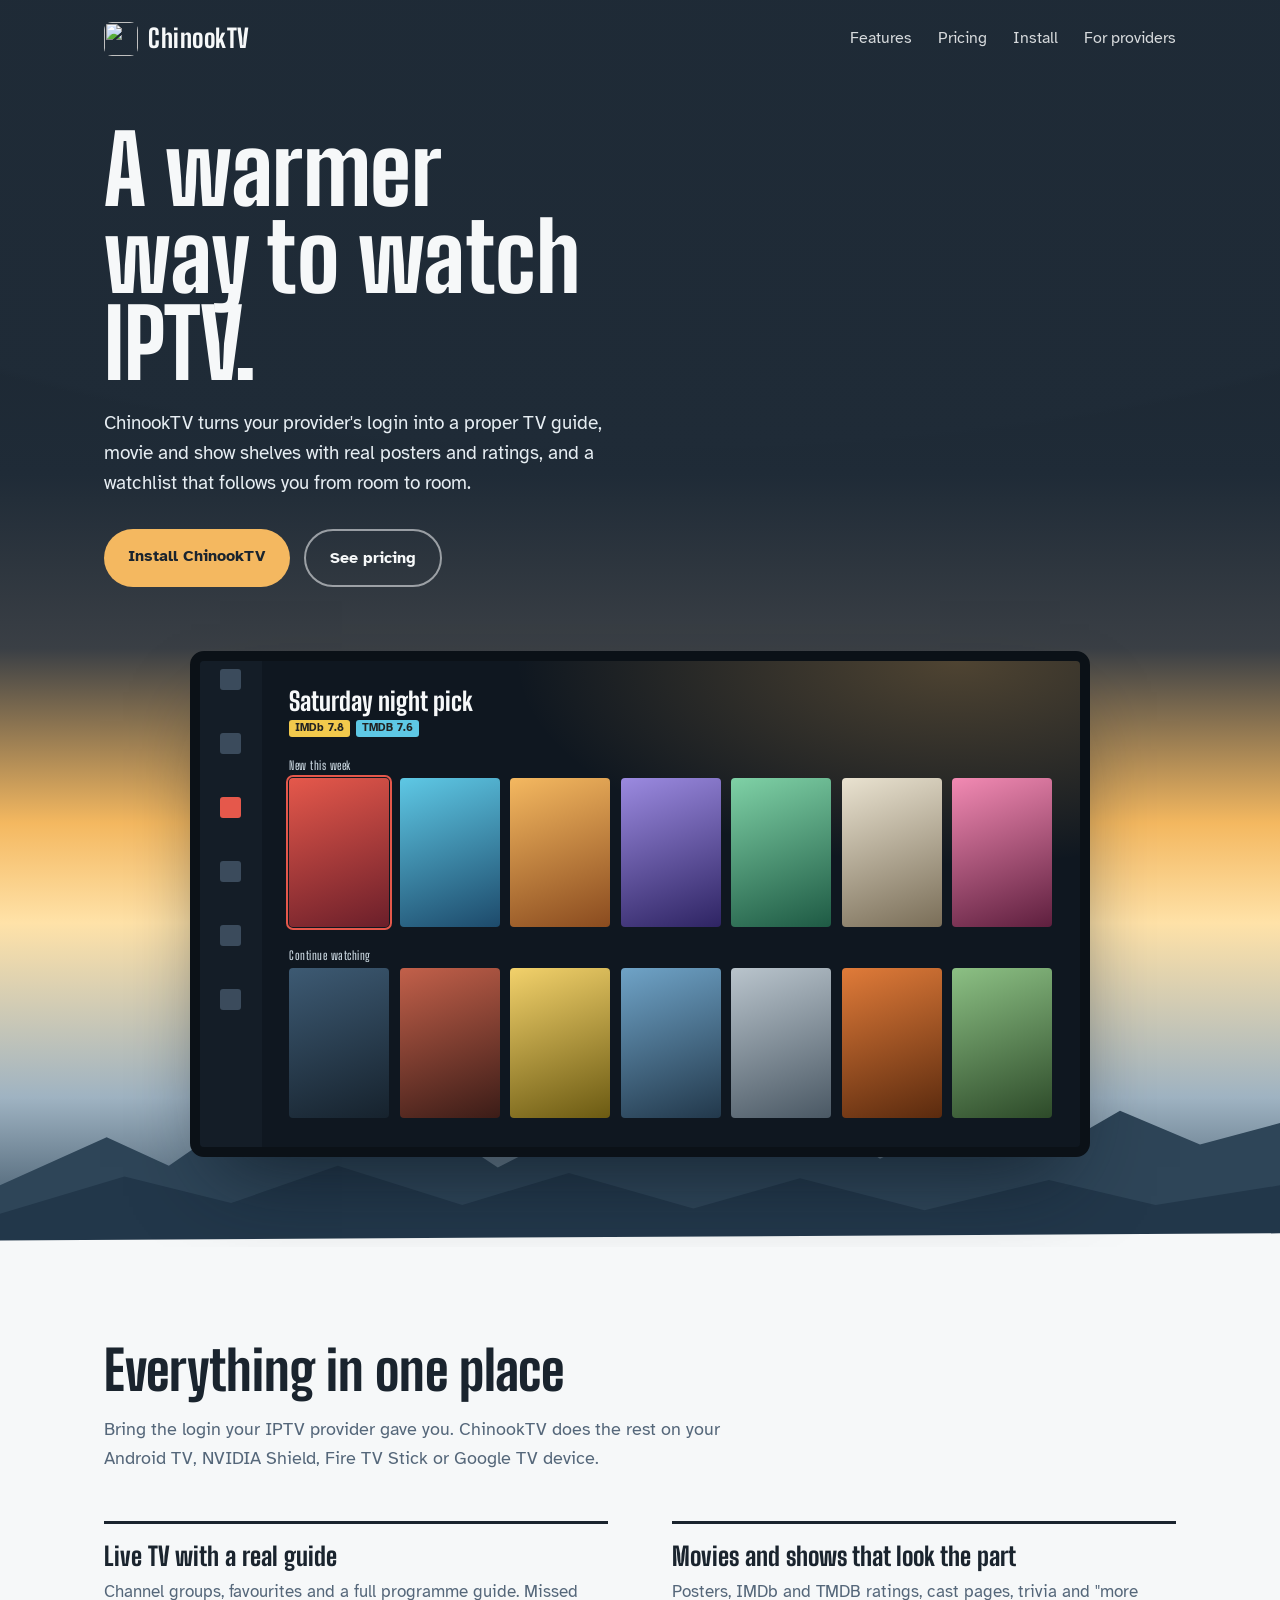
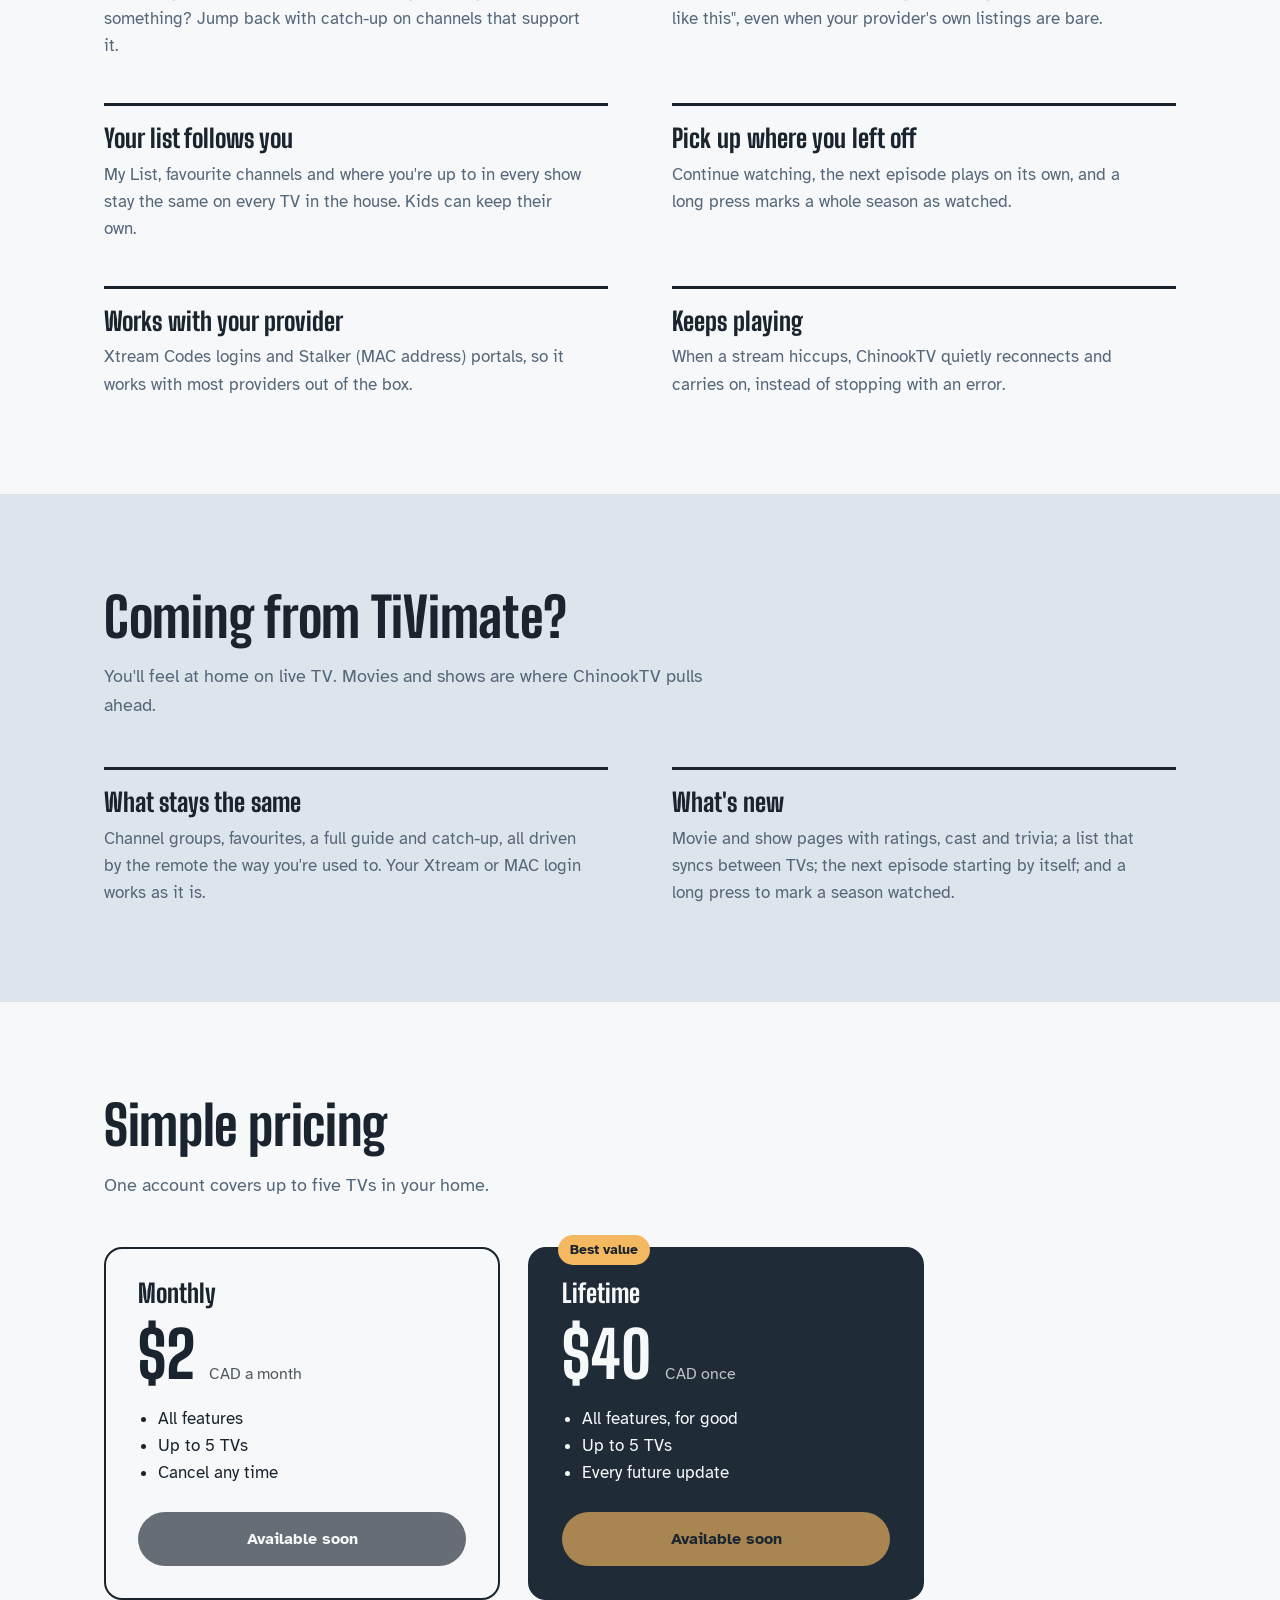
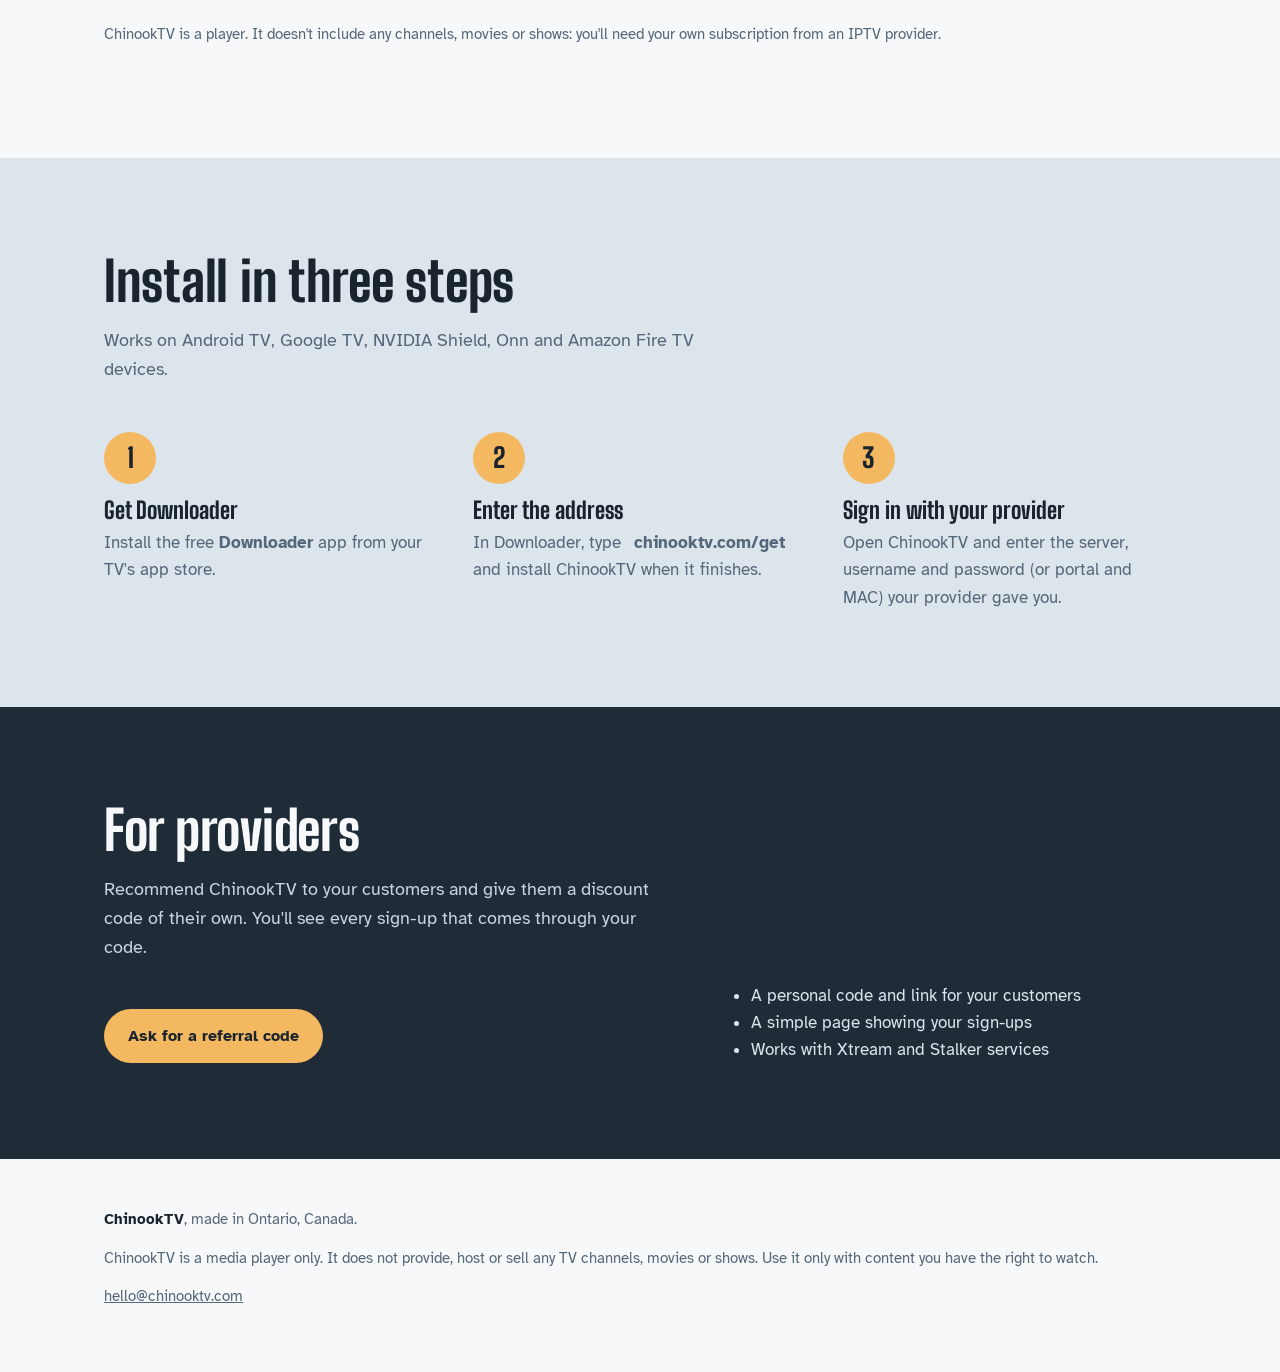
==== website/public/index.html @ 66211f53 "ChinookTV website: landing page and Cloudflare deploy Co-Authored-By: Claude Opus 5.5 <noreply@anthr" ====
<!DOCTYPE html>
<html lang="en">
<head>
<meta charset="utf-8">
<meta name="viewport" content="width=device-width, initial-scale=1">
<title>ChinookTV: the IPTV player for Android TV and Fire TV</title>
<meta name="description" content="ChinookTV turns your IPTV login into a TV guide, movie and show shelves, and a watchlist that follows you between TVs. Made in Canada.">
<link rel="icon" href="/icon.png">
<link rel="preconnect" href="https://fonts.googleapis.com"><link rel="preconnect" href="https://fonts.gstatic.com" crossorigin>
<link href="https://fonts.googleapis.com/css2?family=Big+Shoulders+Display:wght@600;800&family=Atkinson+Hyperlegible:ital,wght@0,400;0,700;1,400&display=swap" rel="stylesheet">
<style>
  :root{
    --cloud:#1F2B37;      /* the cloud deck */
    --ridge:#2E4558;      /* Rockies at dusk */
    --arch:#F4B860;       /* the warm band of clear sky */
    --arch-hi:#FFE2A8;
    --snow:#F6F8F9;
    --frost:#DCE5EB;
    --ink:#1A242E;
    --muted:#55677A;
    --ember:#E5584B;      /* the play button in the logo */
    --display:"Big Shoulders Display", "Arial Narrow", sans-serif;
    --body:"Atkinson Hyperlegible", system-ui, sans-serif;
  }
  *{box-sizing:border-box}
  html{scroll-behavior:smooth}
  @media (prefers-reduced-motion:reduce){html{scroll-behavior:auto}*{animation:none!important;transition:none!important}}
  body{margin:0;background:var(--snow);color:var(--ink);font:400 1.0625rem/1.6 var(--body)}
  a{color:inherit}
  :focus-visible{outline:3px solid var(--arch);outline-offset:3px;border-radius:4px}
  .wrap{max-width:1120px;margin:0 auto;padding:0 24px}

  /* ---------- hero: the chinook arch ---------- */
  .sky{position:relative;overflow:hidden;color:var(--snow);
       background:linear-gradient(180deg,#18222C 0%,var(--cloud) 38%,#3A3F45 52%,var(--arch) 66%,var(--arch-hi) 74%,#9FB3C2 88%,var(--ridge) 100%)}
  /* the hard lower edge of the cloud deck is what makes an arch an arch */
  .sky::before{content:"";position:absolute;inset:0 0 auto 0;height:58%;
       background:radial-gradient(140% 100% at 50% 0%,var(--cloud) 62%,transparent 63%);opacity:.92}
  nav{position:relative;z-index:2;display:flex;align-items:center;justify-content:space-between;padding:22px 0}
  .brand{display:flex;align-items:center;gap:10px;text-decoration:none;font:800 1.6rem/1 var(--display);letter-spacing:.02em}
  .brand img{width:34px;height:34px;border-radius:8px}
  nav ul{display:flex;gap:26px;list-style:none;margin:0;padding:0;font-size:.98rem}
  nav ul a{text-decoration:none;opacity:.85}
  nav ul a:hover{opacity:1;text-decoration:underline;text-underline-offset:4px}
  .hero{position:relative;z-index:2;padding:48px 0 0}
  .hero h1{font:800 clamp(3rem,7.4vw,6.2rem)/.92 var(--display);margin:0;max-width:11ch;letter-spacing:-.005em}
  .hero p{max-width:34rem;font-size:1.2rem;line-height:1.55;margin:22px 0 30px;color:#E6EDF2}
  .ctas{display:flex;flex-wrap:wrap;gap:14px}
  .btn{display:inline-block;padding:14px 24px;border-radius:999px;font-weight:700;text-decoration:none;font-size:1.02rem}
  .btn-warm{background:var(--arch);color:var(--ink)}
  .btn-warm:hover{background:var(--arch-hi)}
  .btn-line{border:2px solid rgba(246,248,249,.55);color:var(--snow)}
  .btn-line:hover{border-color:var(--snow)}

  /* the TV sits in the clear band of sky, in front of the mountains */
  .stage{position:relative;z-index:2;margin:64px auto 0;max-width:900px}
  .tv{position:relative;aspect-ratio:16/9;border-radius:14px;background:#0F1720;border:10px solid #0B1117;
      box-shadow:0 40px 80px -30px rgba(10,20,30,.7);overflow:hidden;display:grid;grid-template-columns:7% 1fr}
  .tv .rail{background:#141D27;display:flex;flex-direction:column;align-items:center;gap:9%;padding-top:14%}
  .tv .rail i{display:block;width:34%;aspect-ratio:1;border-radius:3px;background:#3B4B5C}
  .tv .rail i.on{background:var(--ember)}
  .tv .screen{padding:3.4% 3.4% 0;display:grid;grid-template-rows:auto auto 1fr;gap:5%;
      background:radial-gradient(90% 70% at 85% 0%,rgba(244,184,96,.28),transparent 60%)}
  .tv .title{font:800 clamp(.9rem,2.5vw,1.6rem)/1 var(--display);color:var(--snow)}
  .tv .meta{display:flex;gap:6px;margin-top:6px}
  .tv .meta b{font:700 clamp(.45rem,1vw,.66rem)/1 var(--body);padding:3px 6px;border-radius:3px;background:#F2C94C;color:#222}
  .tv .meta b+b{background:#5EC8E5}
  .tv .row h4{margin:0 0 6px;font:600 clamp(.5rem,1.1vw,.75rem)/1 var(--display);color:#C9D6DF;letter-spacing:.04em}
  .tv .posters{display:grid;grid-template-columns:repeat(7,1fr);gap:1.4%}
  .tv .posters span{aspect-ratio:2/3;border-radius:4px}
  .tv .posters span:first-child{outline:2px solid var(--ember);outline-offset:1px}
  .ridge{position:absolute;left:0;right:0;bottom:-1px;z-index:1;width:100%;height:auto;display:block}
  .hero-foot{position:relative;z-index:2;height:90px}

  /* ---------- sections ---------- */
  section{padding:96px 0}
  h2{font:800 clamp(2.2rem,4.6vw,3.4rem)/1 var(--display);margin:0 0 18px;letter-spacing:-.005em}
  .lede{max-width:40rem;color:var(--muted);font-size:1.12rem;margin:0 0 48px}

  .features{display:grid;grid-template-columns:repeat(2,minmax(0,1fr));gap:44px 64px}
  .feature{border-top:3px solid var(--ink);padding-top:18px}
  .feature h3{font:800 1.6rem/1.1 var(--display);margin:0 0 8px}
  .feature p{margin:0;color:var(--muted);max-width:30rem}

  .compare{background:var(--frost)}
  table{width:100%;border-collapse:collapse;font-size:1.02rem;background:var(--snow);border-radius:12px;overflow:hidden}
  th,td{text-align:left;padding:15px 20px;border-bottom:1px solid var(--frost)}
  thead th{font:800 1.25rem/1 var(--display);background:var(--cloud);color:var(--snow)}
  td:nth-child(2),td:nth-child(3),th:nth-child(2),th:nth-child(3){text-align:center;width:22%}
  .yes{color:#1E7A4F;font-weight:700}.no{color:#9AA8B5}

  .prices{display:grid;grid-template-columns:repeat(2,minmax(0,1fr));gap:28px;max-width:820px}
  .price{border:2px solid var(--ink);border-radius:18px;padding:32px}
  .price.best{background:var(--cloud);color:var(--snow);border-color:var(--cloud);position:relative}
  .price.best .tag{position:absolute;top:-14px;left:28px;background:var(--arch);color:var(--ink);font-weight:700;font-size:.85rem;padding:4px 12px;border-radius:999px}
  .price h3{margin:0;font:800 1.6rem/1 var(--display)}
  .amount{font:800 4rem/1 var(--display);margin:16px 0 4px}
  .amount small{font:400 1rem var(--body);opacity:.75}
  .price ul{padding-left:20px;margin:18px 0 26px}
  .price .btn{width:100%;text-align:center}
  .price .btn[aria-disabled]{cursor:not-allowed;opacity:.65}
  .price:not(.best) .btn{background:var(--ink);color:var(--snow)}
  .note{color:var(--muted);font-size:.95rem;margin-top:22px}

  .steps{list-style:none;counter-reset:s;margin:0;padding:0;display:grid;grid-template-columns:repeat(3,minmax(0,1fr));gap:36px}
  .steps li{counter-increment:s}
  .steps li::before{content:counter(s);display:grid;place-items:center;width:52px;height:52px;border-radius:50%;
      background:var(--arch);font:800 1.7rem/1 var(--display);margin-bottom:14px}
  .steps h3{font:800 1.45rem/1.1 var(--display);margin:0 0 6px}
  .steps p{margin:0;color:var(--muted)}
  code{font:700 1.05rem var(--body);background:var(--frost);padding:2px 8px;border-radius:6px}

  .providers{background:var(--cloud);color:var(--snow)}
  .providers .lede{color:#C9D6DF}
  .providers .split{display:grid;grid-template-columns:1.3fr 1fr;gap:48px;align-items:end}
  .providers ul{margin:0;padding-left:20px;color:#DCE5EB}

  footer{padding:48px 0 64px;color:var(--muted);font-size:.95rem}
  footer .wrap{display:grid;gap:14px}
  footer strong{color:var(--ink)}

  @media (max-width:820px){
    nav ul{display:none}
    .features,.prices,.steps,.providers .split{grid-template-columns:1fr}
    section{padding:72px 0}
    th,td{padding:12px 12px}
  }
</style>
</head>
<body>

<header class="sky">
  <div class="wrap">
    <nav aria-label="Main">
      <a class="brand" href="/"><img src="/icon.png" alt="">ChinookTV</a>
      <ul>
        <li><a href="#features">Features</a></li>
        <li><a href="#pricing">Pricing</a></li>
        <li><a href="#install">Install</a></li>
        <li><a href="#providers">For providers</a></li>
      </ul>
    </nav>
    <div class="hero">
      <h1>A warmer way to watch IPTV.</h1>
      <p>ChinookTV turns your provider's login into a proper TV guide, movie and show shelves with real posters and ratings, and a watchlist that follows you from room to room.</p>
      <div class="ctas">
        <a class="btn btn-warm" href="#install">Install ChinookTV</a>
        <a class="btn btn-line" href="#pricing">See pricing</a>
      </div>
    </div>
    <div class="stage" aria-hidden="true">
      <div class="tv">
        <div class="rail"><i></i><i></i><i class="on"></i><i></i><i></i><i></i></div>
        <div class="screen">
          <div>
            <div class="title">Saturday night pick</div>
            <div class="meta"><b>IMDb 7.8</b><b>TMDB 7.6</b></div>
          </div>
          <div class="row">
            <h4>New this week</h4>
            <div class="posters">
              <span style="background:linear-gradient(160deg,#E5584B,#6B1F2A)"></span>
              <span style="background:linear-gradient(160deg,#5EC8E5,#1D4A6B)"></span>
              <span style="background:linear-gradient(160deg,#F4B860,#8A4B1F)"></span>
              <span style="background:linear-gradient(160deg,#9B8AE0,#2E2463)"></span>
              <span style="background:linear-gradient(160deg,#7FD1A6,#1E5A44)"></span>
              <span style="background:linear-gradient(160deg,#E9E2D0,#7A6E58)"></span>
              <span style="background:linear-gradient(160deg,#F28AB3,#5E1F3E)"></span>
            </div>
          </div>
          <div class="row">
            <h4>Continue watching</h4>
            <div class="posters">
              <span style="background:linear-gradient(160deg,#3D5A73,#16222D);outline:none"></span>
              <span style="background:linear-gradient(160deg,#C2604A,#3B1C17)"></span>
              <span style="background:linear-gradient(160deg,#F2D16B,#6B5A12)"></span>
              <span style="background:linear-gradient(160deg,#6FA3C7,#22384B)"></span>
              <span style="background:linear-gradient(160deg,#B9C4CC,#4A5864)"></span>
              <span style="background:linear-gradient(160deg,#E07B39,#5A2A0E)"></span>
              <span style="background:linear-gradient(160deg,#8CC084,#2D4A29)"></span>
            </div>
          </div>
        </div>
      </div>
    </div>
  </div>
  <svg class="ridge" viewBox="0 0 1440 220" preserveAspectRatio="none" aria-hidden="true">
    <path fill="#2E4558" d="M0 150 L120 96 L190 128 L300 52 L380 112 L470 70 L560 130 L650 84 L720 34 L800 98 L900 60 L990 120 L1080 76 L1170 118 L1260 66 L1350 104 L1440 80 L1440 220 L0 220Z"/>
    <path fill="#22374A" d="M0 182 L140 140 L260 170 L380 128 L520 172 L640 136 L780 176 L900 142 L1040 178 L1180 144 L1300 172 L1440 150 L1440 220 L0 220Z"/>
    <path fill="#F6F8F9" d="M0 212 L1440 204 L1440 220 L0 220Z"/>
  </svg>
  <div class="hero-foot"></div>
</header>

<main>
  <section id="features">
    <div class="wrap">
      <h2>Everything in one place</h2>
      <p class="lede">Bring the login your IPTV provider gave you. ChinookTV does the rest on your Android TV, NVIDIA Shield, Fire TV Stick or Google TV device.</p>
      <div class="features">
        <div class="feature">
          <h3>Live TV with a real guide</h3>
          <p>Channel groups, favourites and a full programme guide. Missed something? Jump back with catch-up on channels that support it.</p>
        </div>
        <div class="feature">
          <h3>Movies and shows that look the part</h3>
          <p>Posters, IMDb and TMDB ratings, cast pages, trivia and "more like this", even when your provider's own listings are bare.</p>
        </div>
        <div class="feature">
          <h3>Your list follows you</h3>
          <p>My List, favourite channels and where you're up to in every show stay the same on every TV in the house. Kids can keep their own.</p>
        </div>
        <div class="feature">
          <h3>Pick up where you left off</h3>
          <p>Continue watching, the next episode plays on its own, and a long press marks a whole season as watched.</p>
        </div>
        <div class="feature">
          <h3>Works with your provider</h3>
          <p>Xtream Codes logins and Stalker (MAC address) portals, so it works with most providers out of the box.</p>
        </div>
        <div class="feature">
          <h3>Keeps playing</h3>
          <p>When a stream hiccups, ChinookTV quietly reconnects and carries on, instead of stopping with an error.</p>
        </div>
      </div>
    </div>
  </section>

  <section class="compare">
    <div class="wrap">
      <h2>Coming from TiVimate?</h2>
      <p class="lede">You'll feel at home on live TV. Movies and shows are where ChinookTV pulls ahead.</p>
      <div class="features">
        <div class="feature"><h3>What stays the same</h3><p>Channel groups, favourites, a full guide and catch-up, all driven by the remote the way you're used to. Your Xtream or MAC login works as it is.</p></div>
        <div class="feature"><h3>What's new</h3><p>Movie and show pages with ratings, cast and trivia; a list that syncs between TVs; the next episode starting by itself; and a long press to mark a season watched.</p></div>
      </div>
    </div>
  </section>

  <section id="pricing">
    <div class="wrap">
      <h2>Simple pricing</h2>
      <p class="lede">One account covers up to five TVs in your home.</p>
      <div class="prices">
        <div class="price">
          <h3>Monthly</h3>
          <div class="amount">$2 <small>CAD a month</small></div>
          <ul><li>All features</li><li>Up to 5 TVs</li><li>Cancel any time</li></ul>
          <a class="btn" aria-disabled="true">Available soon</a>
        </div>
        <div class="price best">
          <span class="tag">Best value</span>
          <h3>Lifetime</h3>
          <div class="amount">$40 <small>CAD once</small></div>
          <ul><li>All features, for good</li><li>Up to 5 TVs</li><li>Every future update</li></ul>
          <a class="btn btn-warm" aria-disabled="true">Available soon</a>
        </div>
      </div>
      <p class="note">ChinookTV is a player. It doesn't include any channels, movies or shows: you'll need your own subscription from an IPTV provider.</p>
    </div>
  </section>

  <section id="install" class="compare">
    <div class="wrap">
      <h2>Install in three steps</h2>
      <p class="lede">Works on Android TV, Google TV, NVIDIA Shield, Onn and Amazon Fire TV devices.</p>
      <ol class="steps">
        <li><h3>Get Downloader</h3><p>Install the free <strong>Downloader</strong> app from your TV's app store.</p></li>
        <li><h3>Enter the address</h3><p>In Downloader, type <code>chinooktv.com/get</code> and install ChinookTV when it finishes.</p></li>
        <li><h3>Sign in with your provider</h3><p>Open ChinookTV and enter the server, username and password (or portal and MAC) your provider gave you.</p></li>
      </ol>
    </div>
  </section>

  <section id="providers" class="providers">
    <div class="wrap split-wrap">
      <div class="split">
        <div>
          <h2>For providers</h2>
          <p class="lede">Recommend ChinookTV to your customers and give them a discount code of their own. You'll see every sign-up that comes through your code.</p>
          <a class="btn btn-warm" href="mailto:hello@chinooktv.com?subject=Provider%20referral%20code">Ask for a referral code</a>
        </div>
        <ul>
          <li>A personal code and link for your customers</li>
          <li>A simple page showing your sign-ups</li>
          <li>Works with Xtream and Stalker services</li>
        </ul>
      </div>
    </div>
  </section>
</main>

<footer>
  <div class="wrap">
    <div><strong>ChinookTV</strong>, made in Ontario, Canada.</div>
    <div>ChinookTV is a media player only. It does not provide, host or sell any TV channels, movies or shows. Use it only with content you have the right to watch.</div>
    <div><a href="mailto:hello@chinooktv.com">hello@chinooktv.com</a></div>
  </div>
</footer>
</body>
</html>
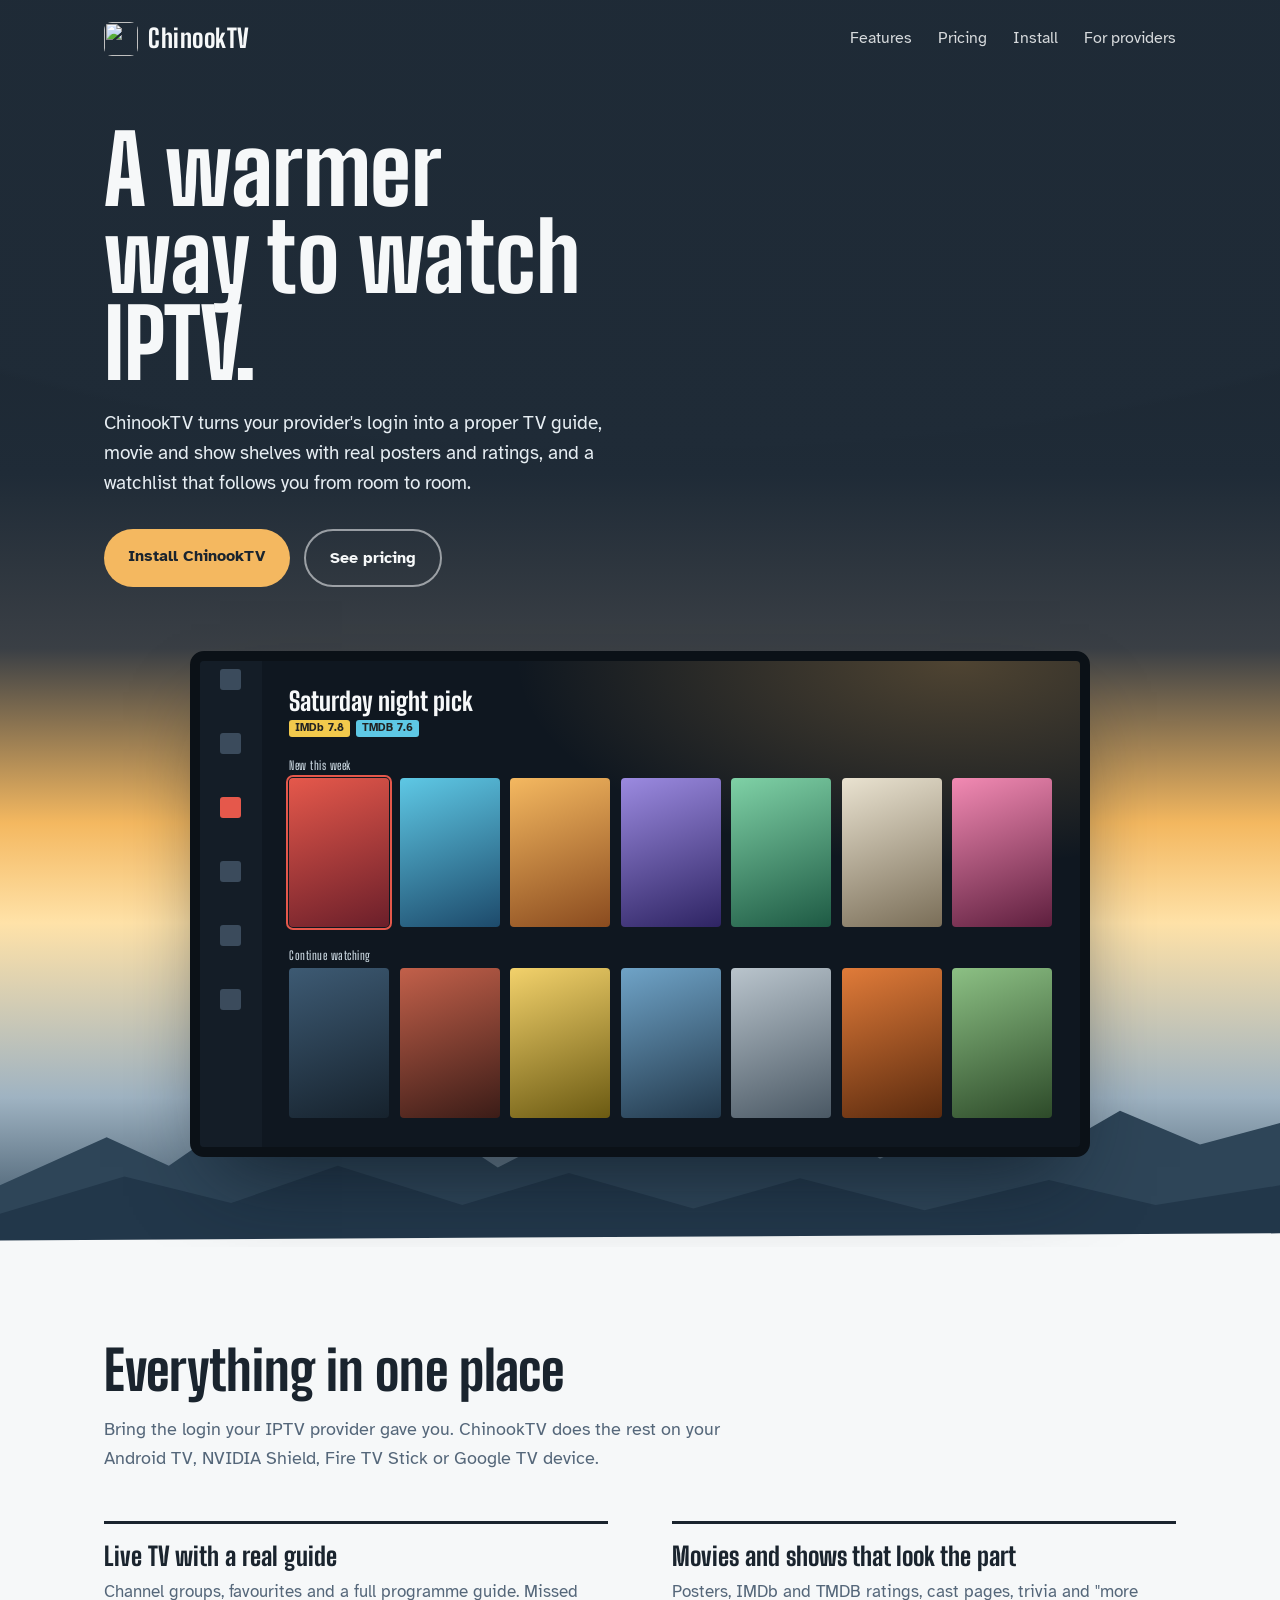
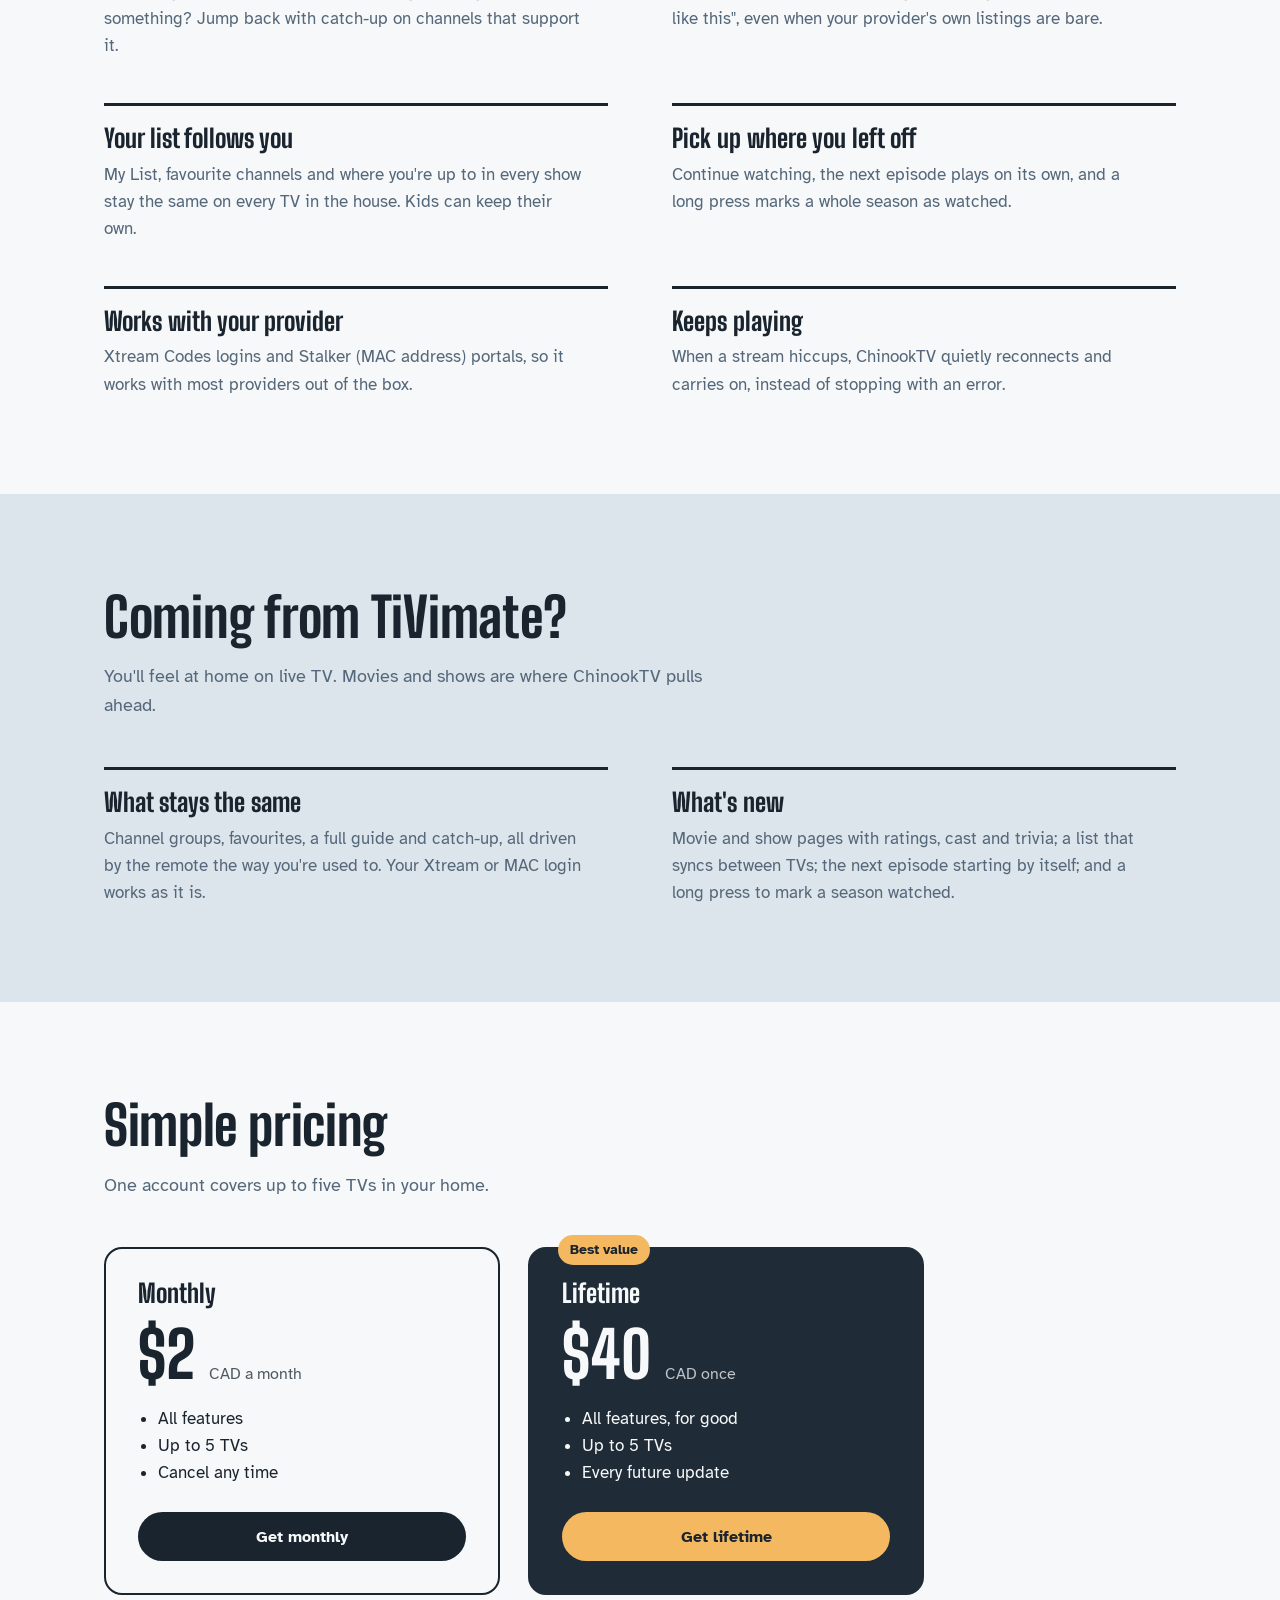
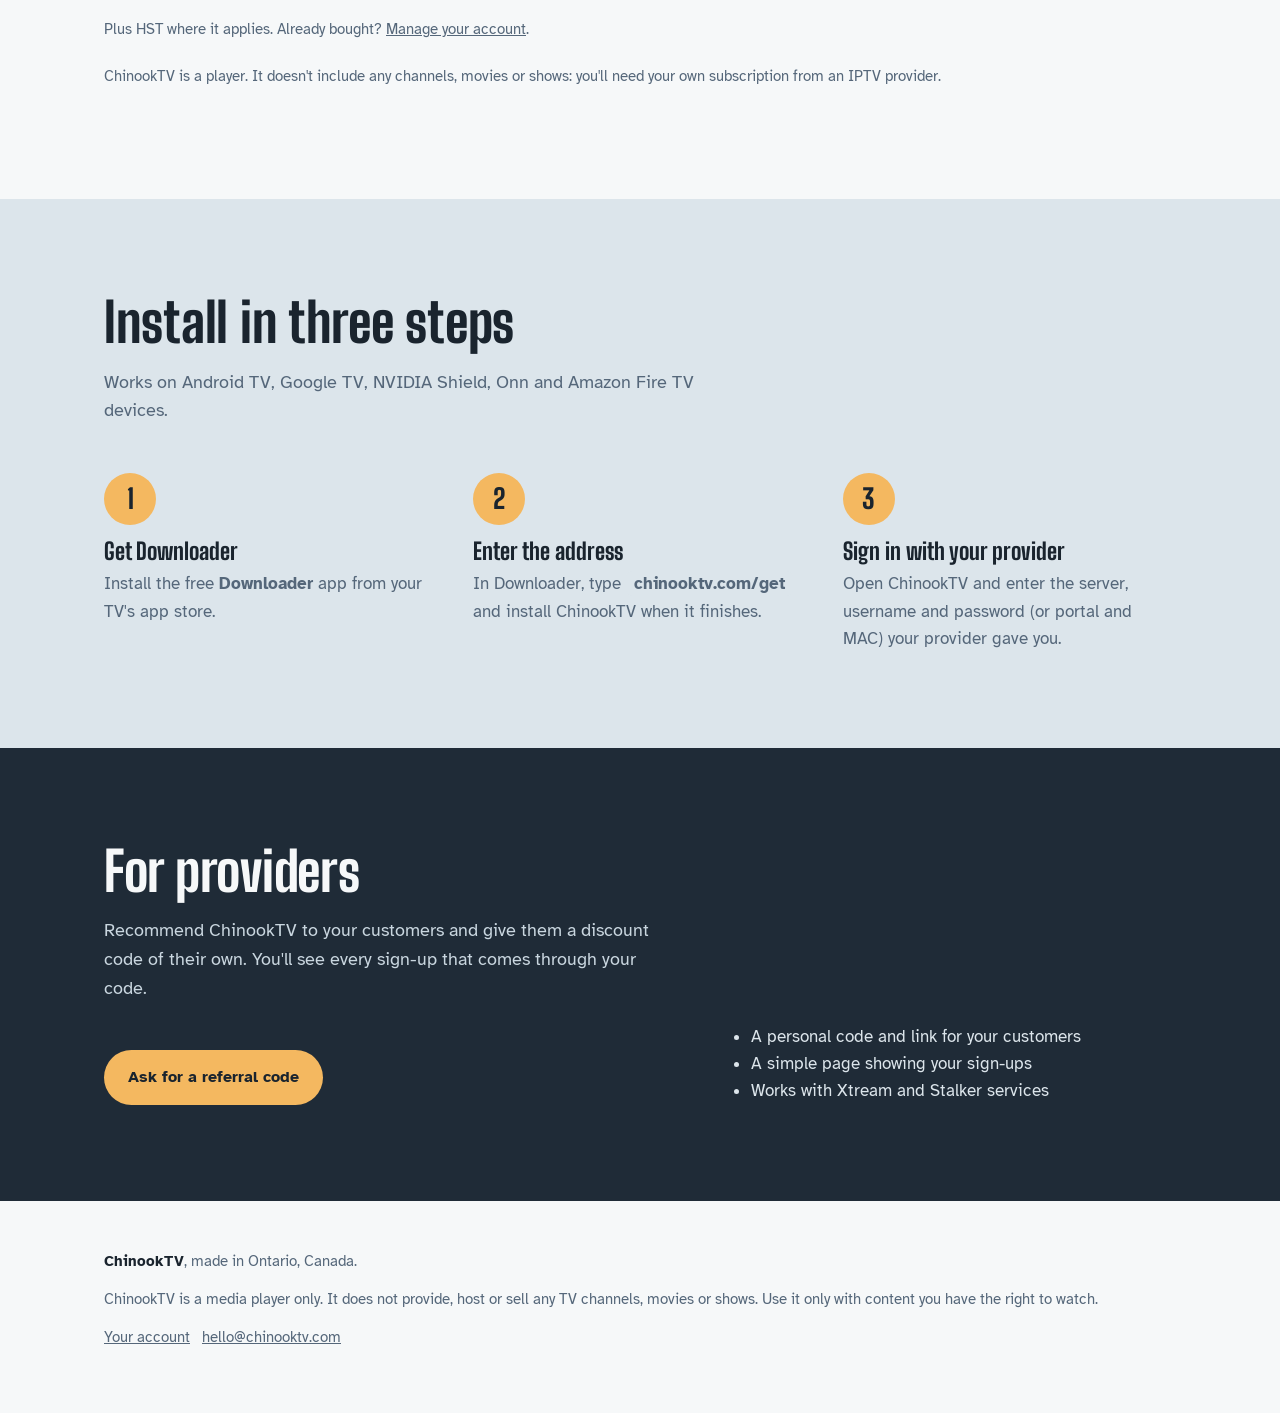
==== commit cd8fb194: "Website: Stripe checkout, activation codes for up to 5 TVs, account page Co-Authored-By: Claude Opus" ====
--- a/website/public/index.html
+++ b/website/public/index.html
@@ -98,7 +98,8 @@
   .amount small{font:400 1rem var(--body);opacity:.75}
   .price ul{padding-left:20px;margin:18px 0 26px}
   .price .btn{width:100%;text-align:center}
-  .price .btn[aria-disabled]{cursor:not-allowed;opacity:.65}
+  button.btn{border:0;cursor:pointer;font-family:inherit}
+  button.btn[disabled]{opacity:.6;cursor:wait}
   .price:not(.best) .btn{background:var(--ink);color:var(--snow)}
   .note{color:var(--muted);font-size:.95rem;margin-top:22px}
 
@@ -244,18 +245,20 @@
       <div class="prices">
         <div class="price">
           <h3>Monthly</h3>
-          <div class="amount">$2 <small>CAD a month</small></div>
+          <div class="amount"><span data-price="monthly">$2</span> <small>CAD a month</small></div>
           <ul><li>All features</li><li>Up to 5 TVs</li><li>Cancel any time</li></ul>
-          <a class="btn" aria-disabled="true">Available soon</a>
+          <button class="btn" data-buy="monthly">Get monthly</button>
         </div>
         <div class="price best">
           <span class="tag">Best value</span>
           <h3>Lifetime</h3>
-          <div class="amount">$40 <small>CAD once</small></div>
+          <div class="amount"><span data-price="lifetime">$40</span> <small>CAD once</small></div>
           <ul><li>All features, for good</li><li>Up to 5 TVs</li><li>Every future update</li></ul>
-          <a class="btn btn-warm" aria-disabled="true">Available soon</a>
-        </div>
-      </div>
+          <button class="btn btn-warm" data-buy="lifetime">Get lifetime</button>
+        </div>
+      </div>
+      <p class="note" id="buy-msg" role="status"></p>
+      <p class="note">Plus HST where it applies. Already bought? <a href="/account.html">Manage your account</a>.</p>
       <p class="note">ChinookTV is a player. It doesn't include any channels, movies or shows: you'll need your own subscription from an IPTV provider.</p>
     </div>
   </section>
@@ -294,8 +297,41 @@
   <div class="wrap">
     <div><strong>ChinookTV</strong>, made in Ontario, Canada.</div>
     <div>ChinookTV is a media player only. It does not provide, host or sell any TV channels, movies or shows. Use it only with content you have the right to watch.</div>
-    <div><a href="mailto:hello@chinooktv.com">hello@chinooktv.com</a></div>
+    <div><a href="/account.html">Your account</a> &nbsp; <a href="mailto:hello@chinooktv.com">hello@chinooktv.com</a></div>
   </div>
 </footer>
+<script>
+// A provider's link (chinooktv.com/?ref=BRIAN) is remembered for 60 days and sent with the purchase.
+(function(){
+  const store = { get(k){ try{ return localStorage.getItem(k) }catch(e){ return null } },
+                  set(k,v){ try{ localStorage.setItem(k,v) }catch(e){} } };
+  const q = new URLSearchParams(location.search).get("ref");
+  if (q) store.set("ref", JSON.stringify({ code: q, at: Date.now() }));
+  function ref(){ try{ const r = JSON.parse(store.get("ref")); return r && Date.now()-r.at < 60*864e5 ? r.code : "" }catch(e){ return "" } }
+
+  fetch("/api/prices").then(r => r.json()).then(p => {
+    for (const el of document.querySelectorAll("[data-price]")) {
+      const x = p[el.dataset.price]; if (!x) continue;
+      const v = x.amount / 100;
+      el.textContent = "$" + (Number.isInteger(v) ? v : v.toFixed(2));
+    }
+  }).catch(() => {});
+
+  const msg = document.getElementById("buy-msg");
+  for (const b of document.querySelectorAll("[data-buy]")) {
+    b.addEventListener("click", async () => {
+      const label = b.textContent; b.disabled = true; b.textContent = "Opening checkout…"; msg.textContent = "";
+      try {
+        const r = await fetch("/api/checkout", { method: "POST", headers: { "Content-Type": "application/json" },
+                                                 body: JSON.stringify({ plan: b.dataset.buy, ref: ref() }) });
+        const d = await r.json();
+        if (d.url) { location.href = d.url; return; }
+        msg.textContent = d.error || "Checkout isn't available right now. Try again shortly.";
+      } catch (e) { msg.textContent = "Couldn't reach checkout. Check your connection and try again."; }
+      b.disabled = false; b.textContent = label;
+    });
+  }
+})();
+</script>
 </body>
 </html>
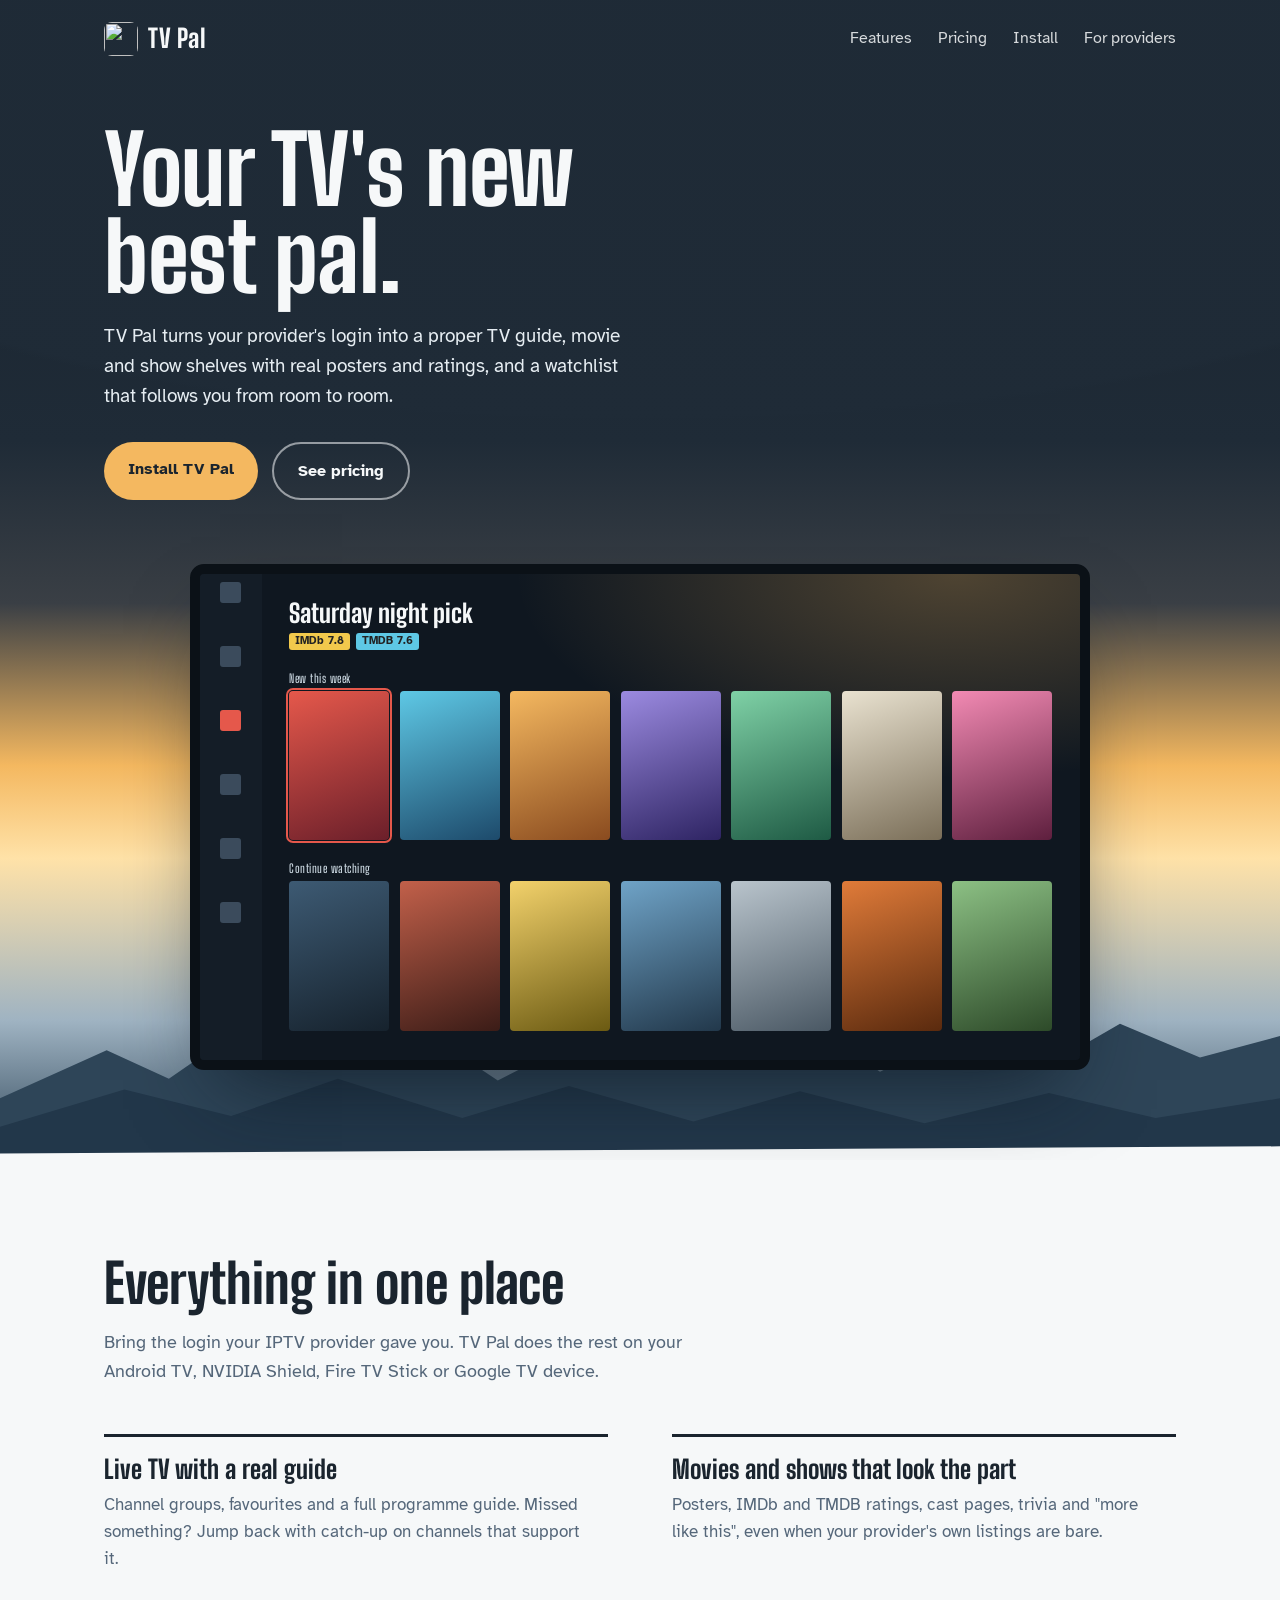
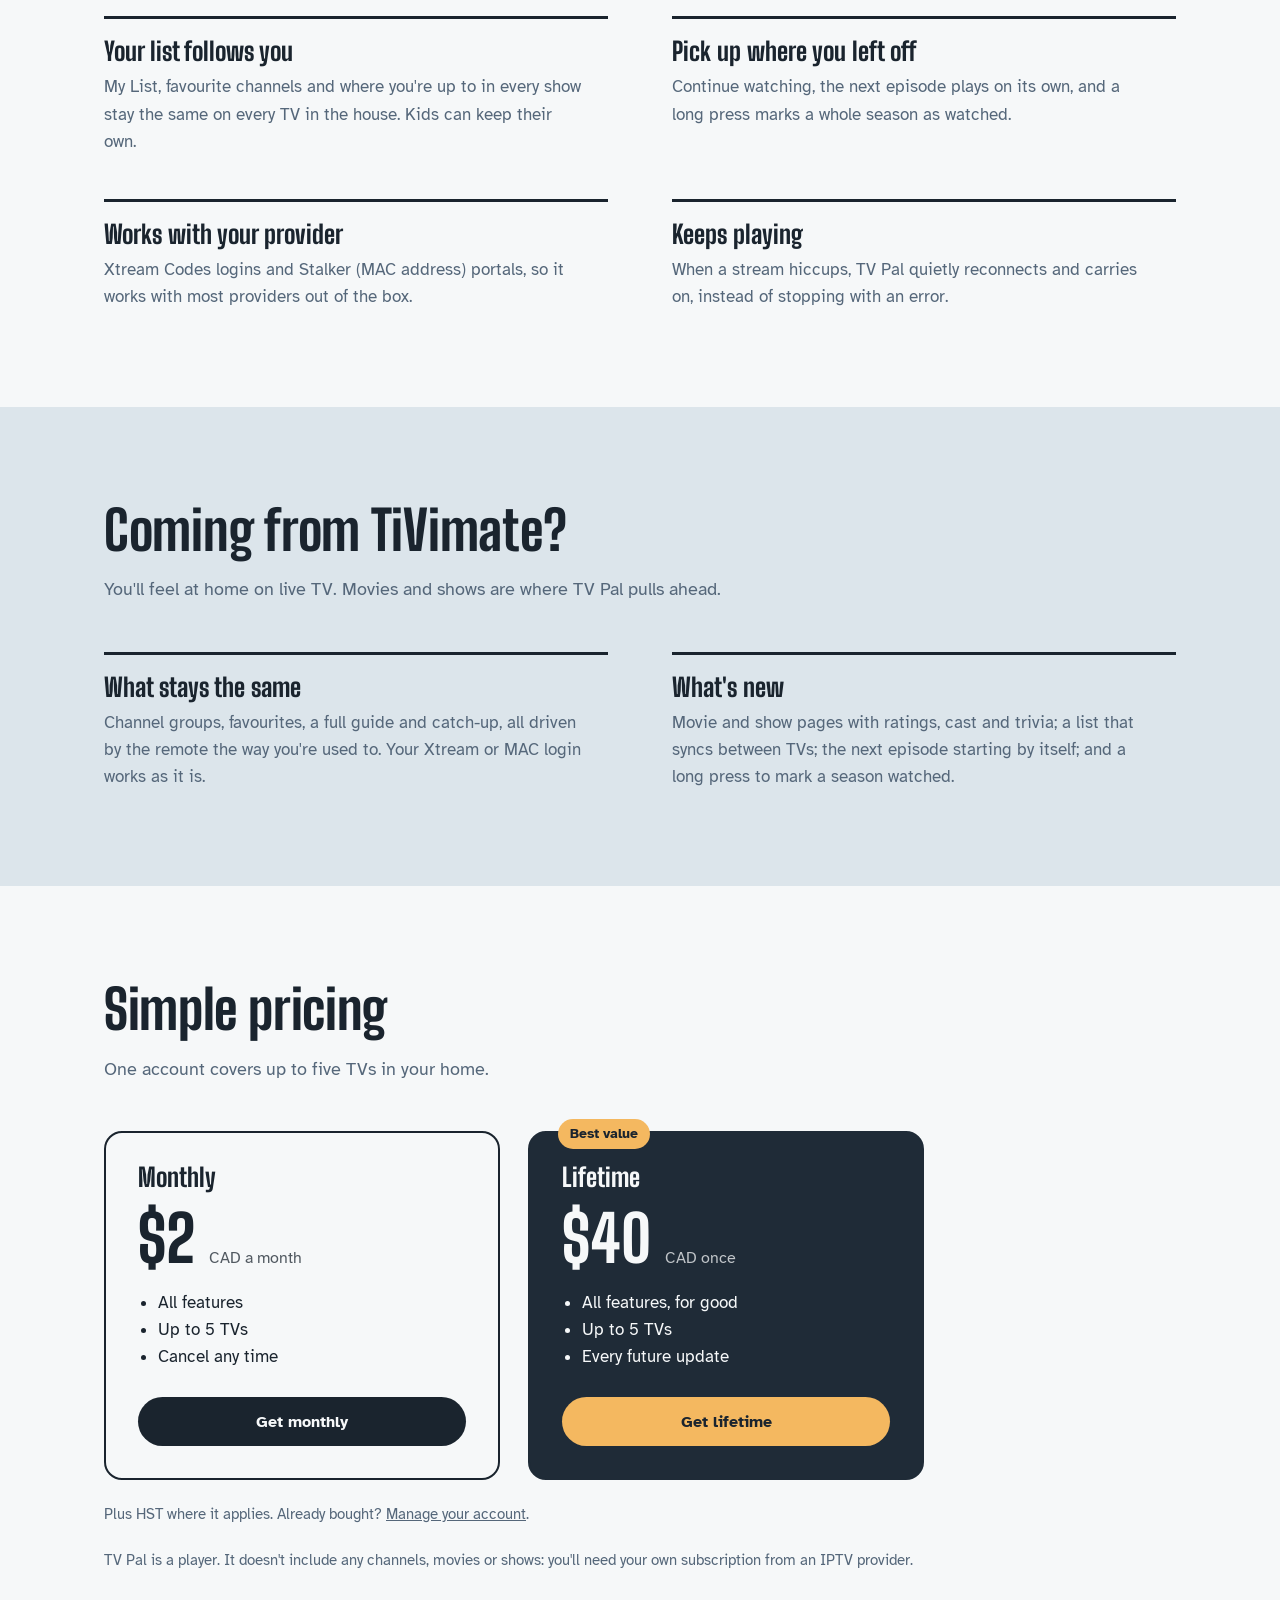
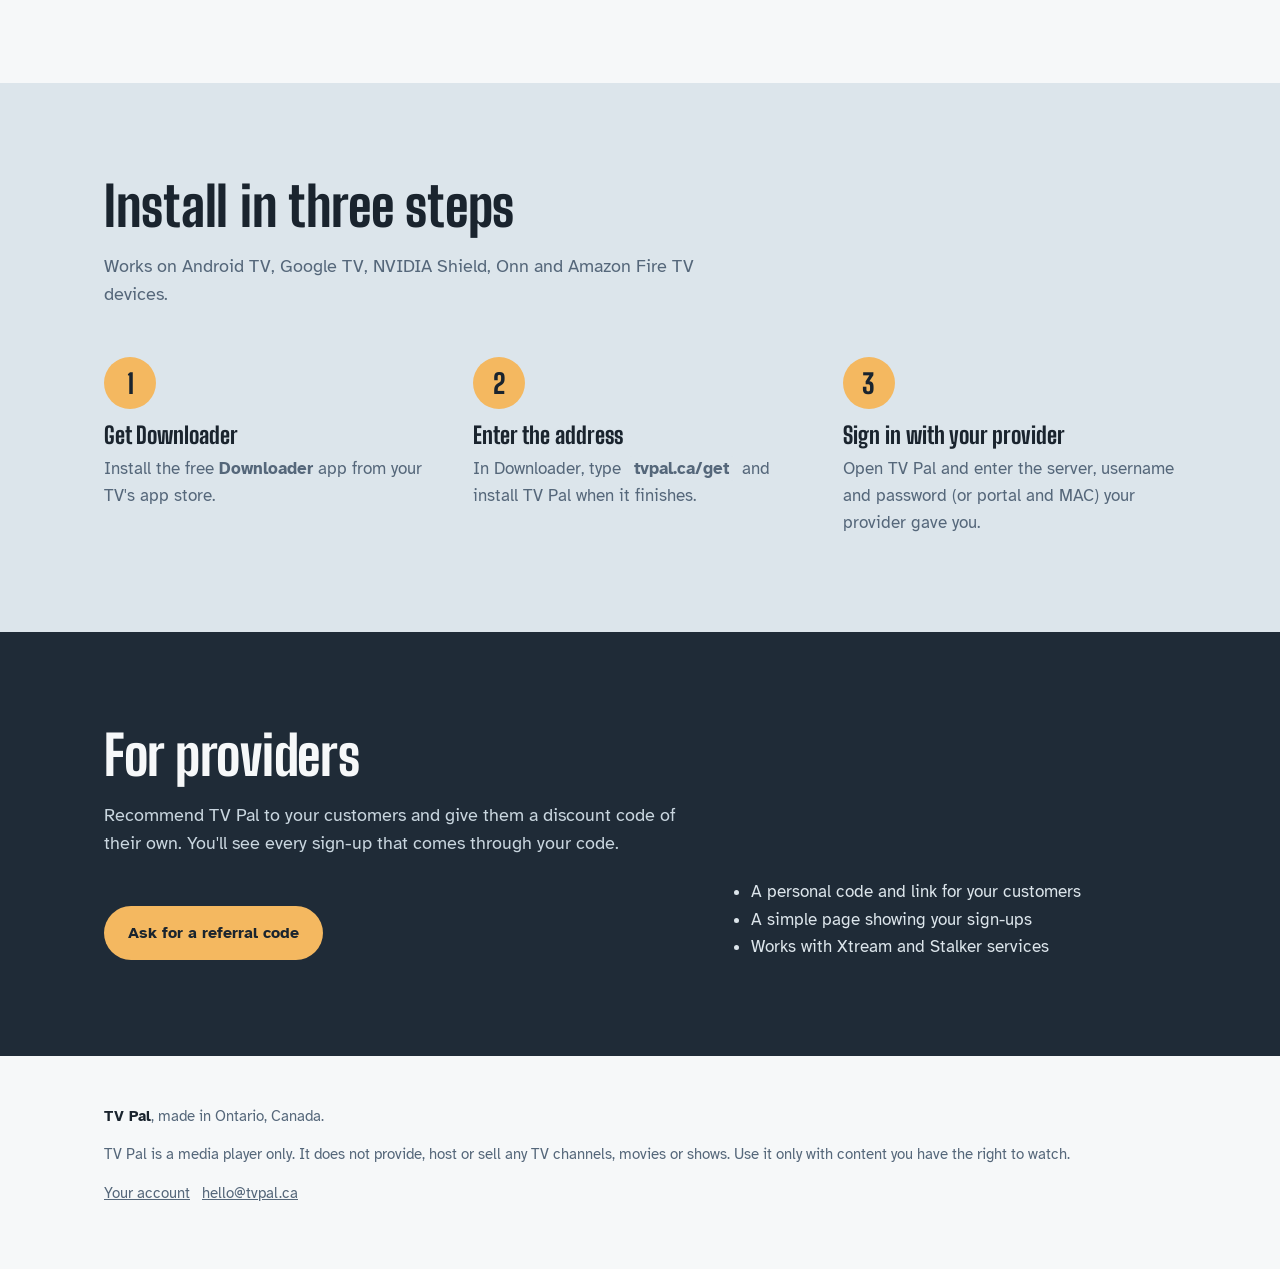
==== commit eaa7c556: "Rename to TV Pal: app name, icons, banner, phone page, website on tvpal.ca Co-Authored-By: Claude Op" ====
--- a/website/public/index.html
+++ b/website/public/index.html
@@ -3,8 +3,8 @@
 <head>
 <meta charset="utf-8">
 <meta name="viewport" content="width=device-width, initial-scale=1">
-<title>ChinookTV: the IPTV player for Android TV and Fire TV</title>
-<meta name="description" content="ChinookTV turns your IPTV login into a TV guide, movie and show shelves, and a watchlist that follows you between TVs. Made in Canada.">
+<title>TV Pal: the IPTV player for Android TV and Fire TV</title>
+<meta name="description" content="TV Pal turns your IPTV login into a TV guide, movie and show shelves, and a watchlist that follows you between TVs. Made in Canada.">
 <link rel="icon" href="/icon.png">
 <link rel="preconnect" href="https://fonts.googleapis.com"><link rel="preconnect" href="https://fonts.gstatic.com" crossorigin>
 <link href="https://fonts.googleapis.com/css2?family=Big+Shoulders+Display:wght@600;800&family=Atkinson+Hyperlegible:ital,wght@0,400;0,700;1,400&display=swap" rel="stylesheet">
@@ -30,7 +30,7 @@
   :focus-visible{outline:3px solid var(--arch);outline-offset:3px;border-radius:4px}
   .wrap{max-width:1120px;margin:0 auto;padding:0 24px}
 
-  /* ---------- hero: the chinook arch ---------- */
+  /* ---------- hero ---------- */
   .sky{position:relative;overflow:hidden;color:var(--snow);
        background:linear-gradient(180deg,#18222C 0%,var(--cloud) 38%,#3A3F45 52%,var(--arch) 66%,var(--arch-hi) 74%,#9FB3C2 88%,var(--ridge) 100%)}
   /* the hard lower edge of the cloud deck is what makes an arch an arch */
@@ -133,7 +133,7 @@
 <header class="sky">
   <div class="wrap">
     <nav aria-label="Main">
-      <a class="brand" href="/"><img src="/icon.png" alt="">ChinookTV</a>
+      <a class="brand" href="/"><img src="/icon.png" alt="">TV Pal</a>
       <ul>
         <li><a href="#features">Features</a></li>
         <li><a href="#pricing">Pricing</a></li>
@@ -142,10 +142,10 @@
       </ul>
     </nav>
     <div class="hero">
-      <h1>A warmer way to watch IPTV.</h1>
-      <p>ChinookTV turns your provider's login into a proper TV guide, movie and show shelves with real posters and ratings, and a watchlist that follows you from room to room.</p>
+      <h1>Your TV's new best pal.</h1>
+      <p>TV Pal turns your provider's login into a proper TV guide, movie and show shelves with real posters and ratings, and a watchlist that follows you from room to room.</p>
       <div class="ctas">
-        <a class="btn btn-warm" href="#install">Install ChinookTV</a>
+        <a class="btn btn-warm" href="#install">Install TV Pal</a>
         <a class="btn btn-line" href="#pricing">See pricing</a>
       </div>
     </div>
@@ -197,7 +197,7 @@
   <section id="features">
     <div class="wrap">
       <h2>Everything in one place</h2>
-      <p class="lede">Bring the login your IPTV provider gave you. ChinookTV does the rest on your Android TV, NVIDIA Shield, Fire TV Stick or Google TV device.</p>
+      <p class="lede">Bring the login your IPTV provider gave you. TV Pal does the rest on your Android TV, NVIDIA Shield, Fire TV Stick or Google TV device.</p>
       <div class="features">
         <div class="feature">
           <h3>Live TV with a real guide</h3>
@@ -221,7 +221,7 @@
         </div>
         <div class="feature">
           <h3>Keeps playing</h3>
-          <p>When a stream hiccups, ChinookTV quietly reconnects and carries on, instead of stopping with an error.</p>
+          <p>When a stream hiccups, TV Pal quietly reconnects and carries on, instead of stopping with an error.</p>
         </div>
       </div>
     </div>
@@ -230,7 +230,7 @@
   <section class="compare">
     <div class="wrap">
       <h2>Coming from TiVimate?</h2>
-      <p class="lede">You'll feel at home on live TV. Movies and shows are where ChinookTV pulls ahead.</p>
+      <p class="lede">You'll feel at home on live TV. Movies and shows are where TV Pal pulls ahead.</p>
       <div class="features">
         <div class="feature"><h3>What stays the same</h3><p>Channel groups, favourites, a full guide and catch-up, all driven by the remote the way you're used to. Your Xtream or MAC login works as it is.</p></div>
         <div class="feature"><h3>What's new</h3><p>Movie and show pages with ratings, cast and trivia; a list that syncs between TVs; the next episode starting by itself; and a long press to mark a season watched.</p></div>
@@ -259,7 +259,7 @@
       </div>
       <p class="note" id="buy-msg" role="status"></p>
       <p class="note">Plus HST where it applies. Already bought? <a href="/account.html">Manage your account</a>.</p>
-      <p class="note">ChinookTV is a player. It doesn't include any channels, movies or shows: you'll need your own subscription from an IPTV provider.</p>
+      <p class="note">TV Pal is a player. It doesn't include any channels, movies or shows: you'll need your own subscription from an IPTV provider.</p>
     </div>
   </section>
 
@@ -269,8 +269,8 @@
       <p class="lede">Works on Android TV, Google TV, NVIDIA Shield, Onn and Amazon Fire TV devices.</p>
       <ol class="steps">
         <li><h3>Get Downloader</h3><p>Install the free <strong>Downloader</strong> app from your TV's app store.</p></li>
-        <li><h3>Enter the address</h3><p>In Downloader, type <code>chinooktv.com/get</code> and install ChinookTV when it finishes.</p></li>
-        <li><h3>Sign in with your provider</h3><p>Open ChinookTV and enter the server, username and password (or portal and MAC) your provider gave you.</p></li>
+        <li><h3>Enter the address</h3><p>In Downloader, type <code>tvpal.ca/get</code> and install TV Pal when it finishes.</p></li>
+        <li><h3>Sign in with your provider</h3><p>Open TV Pal and enter the server, username and password (or portal and MAC) your provider gave you.</p></li>
       </ol>
     </div>
   </section>
@@ -280,8 +280,8 @@
       <div class="split">
         <div>
           <h2>For providers</h2>
-          <p class="lede">Recommend ChinookTV to your customers and give them a discount code of their own. You'll see every sign-up that comes through your code.</p>
-          <a class="btn btn-warm" href="mailto:hello@chinooktv.com?subject=Provider%20referral%20code">Ask for a referral code</a>
+          <p class="lede">Recommend TV Pal to your customers and give them a discount code of their own. You'll see every sign-up that comes through your code.</p>
+          <a class="btn btn-warm" href="mailto:hello@tvpal.ca?subject=Provider%20referral%20code">Ask for a referral code</a>
         </div>
         <ul>
           <li>A personal code and link for your customers</li>
@@ -295,13 +295,13 @@
 
 <footer>
   <div class="wrap">
-    <div><strong>ChinookTV</strong>, made in Ontario, Canada.</div>
-    <div>ChinookTV is a media player only. It does not provide, host or sell any TV channels, movies or shows. Use it only with content you have the right to watch.</div>
-    <div><a href="/account.html">Your account</a> &nbsp; <a href="mailto:hello@chinooktv.com">hello@chinooktv.com</a></div>
+    <div><strong>TV Pal</strong>, made in Ontario, Canada.</div>
+    <div>TV Pal is a media player only. It does not provide, host or sell any TV channels, movies or shows. Use it only with content you have the right to watch.</div>
+    <div><a href="/account.html">Your account</a> &nbsp; <a href="mailto:hello@tvpal.ca">hello@tvpal.ca</a></div>
   </div>
 </footer>
 <script>
-// A provider's link (chinooktv.com/?ref=BRIAN) is remembered for 60 days and sent with the purchase.
+// A provider's link (tvpal.ca/?ref=BRIAN) is remembered for 60 days and sent with the purchase.
 (function(){
   const store = { get(k){ try{ return localStorage.getItem(k) }catch(e){ return null } },
                   set(k,v){ try{ localStorage.setItem(k,v) }catch(e){} } };
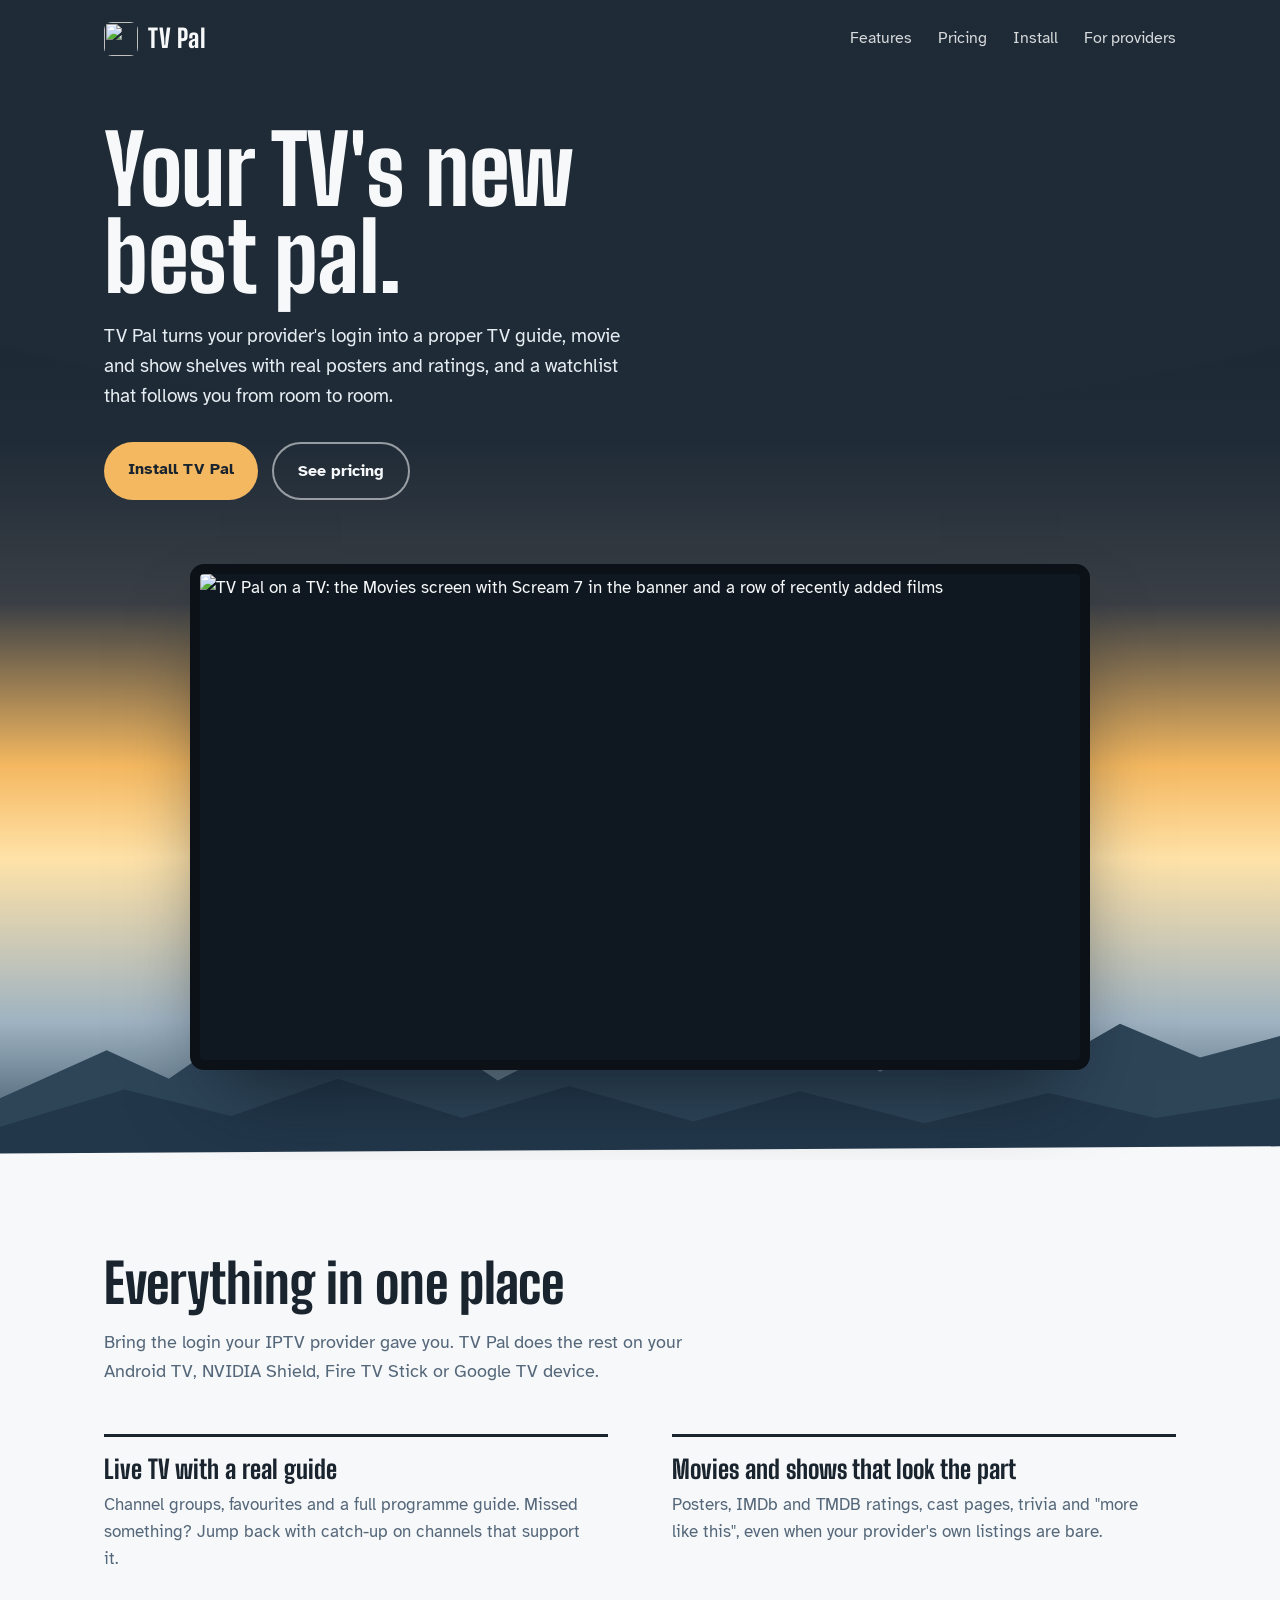
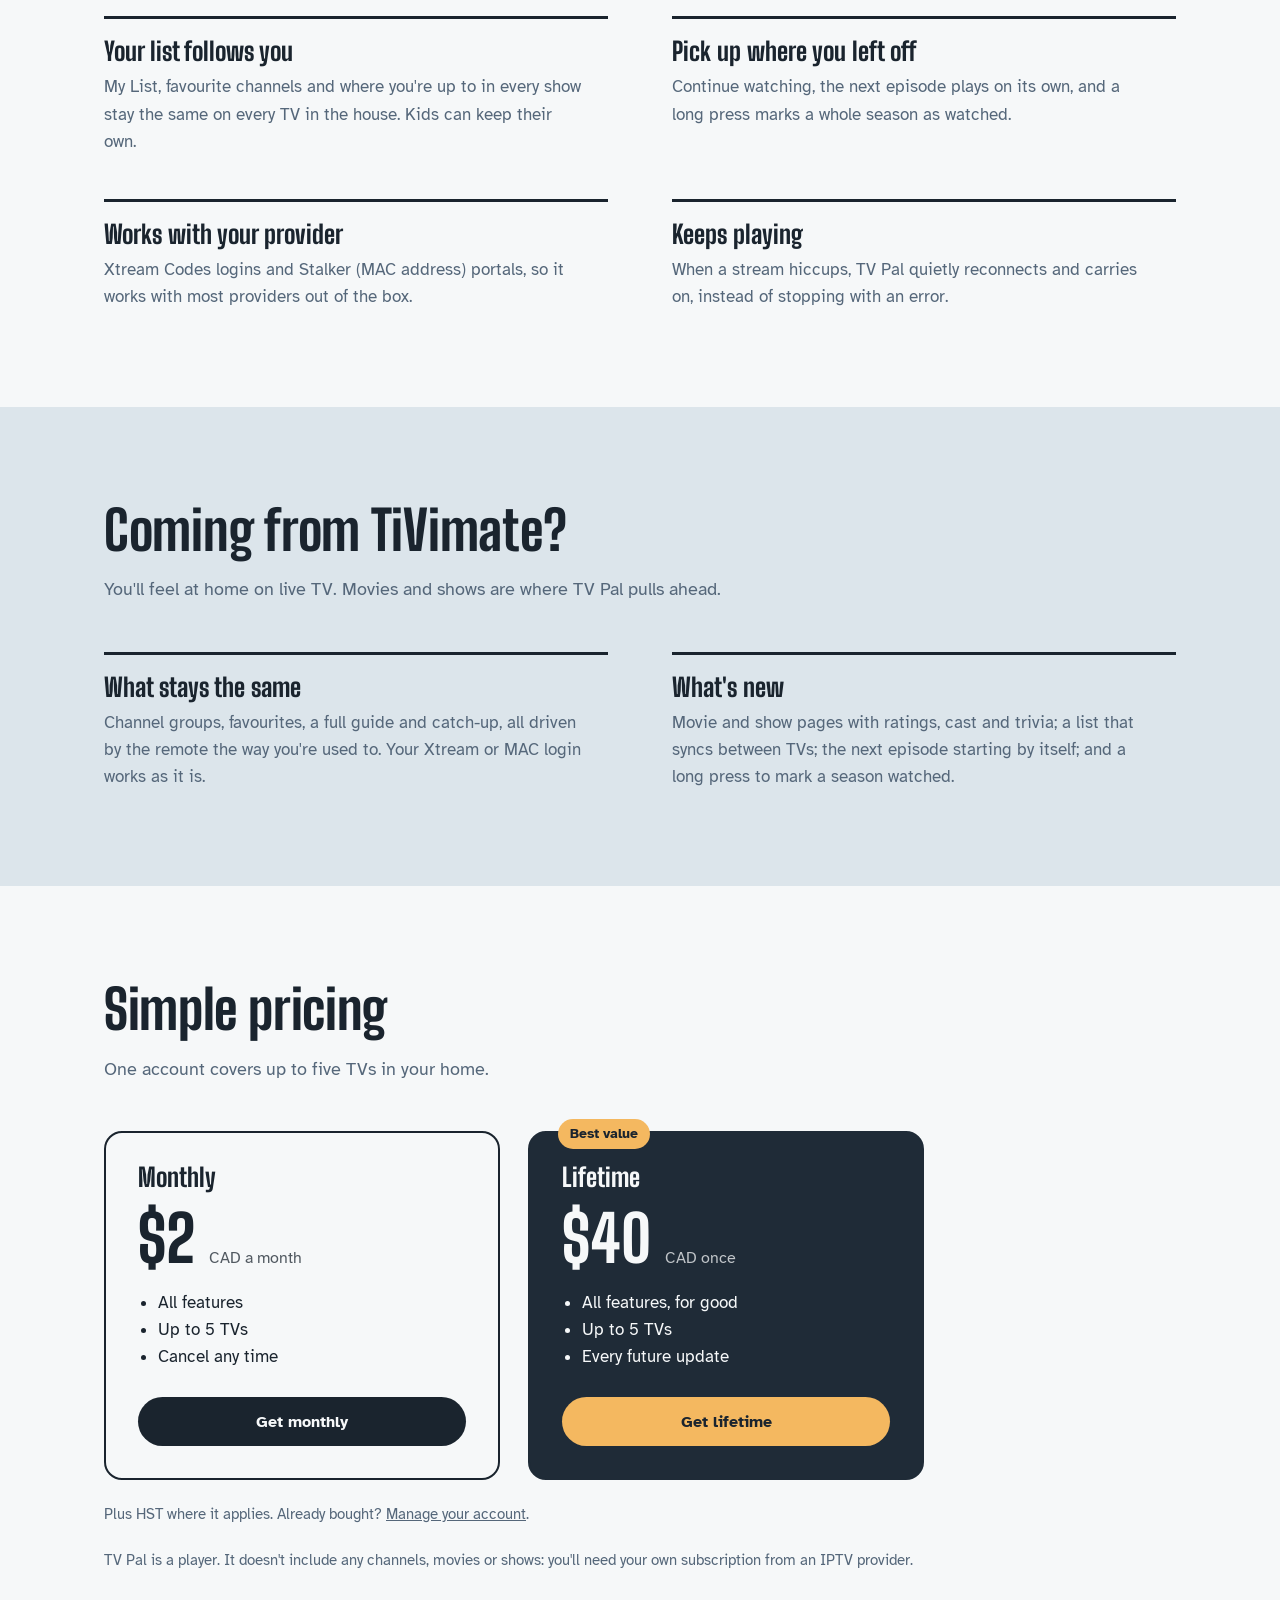
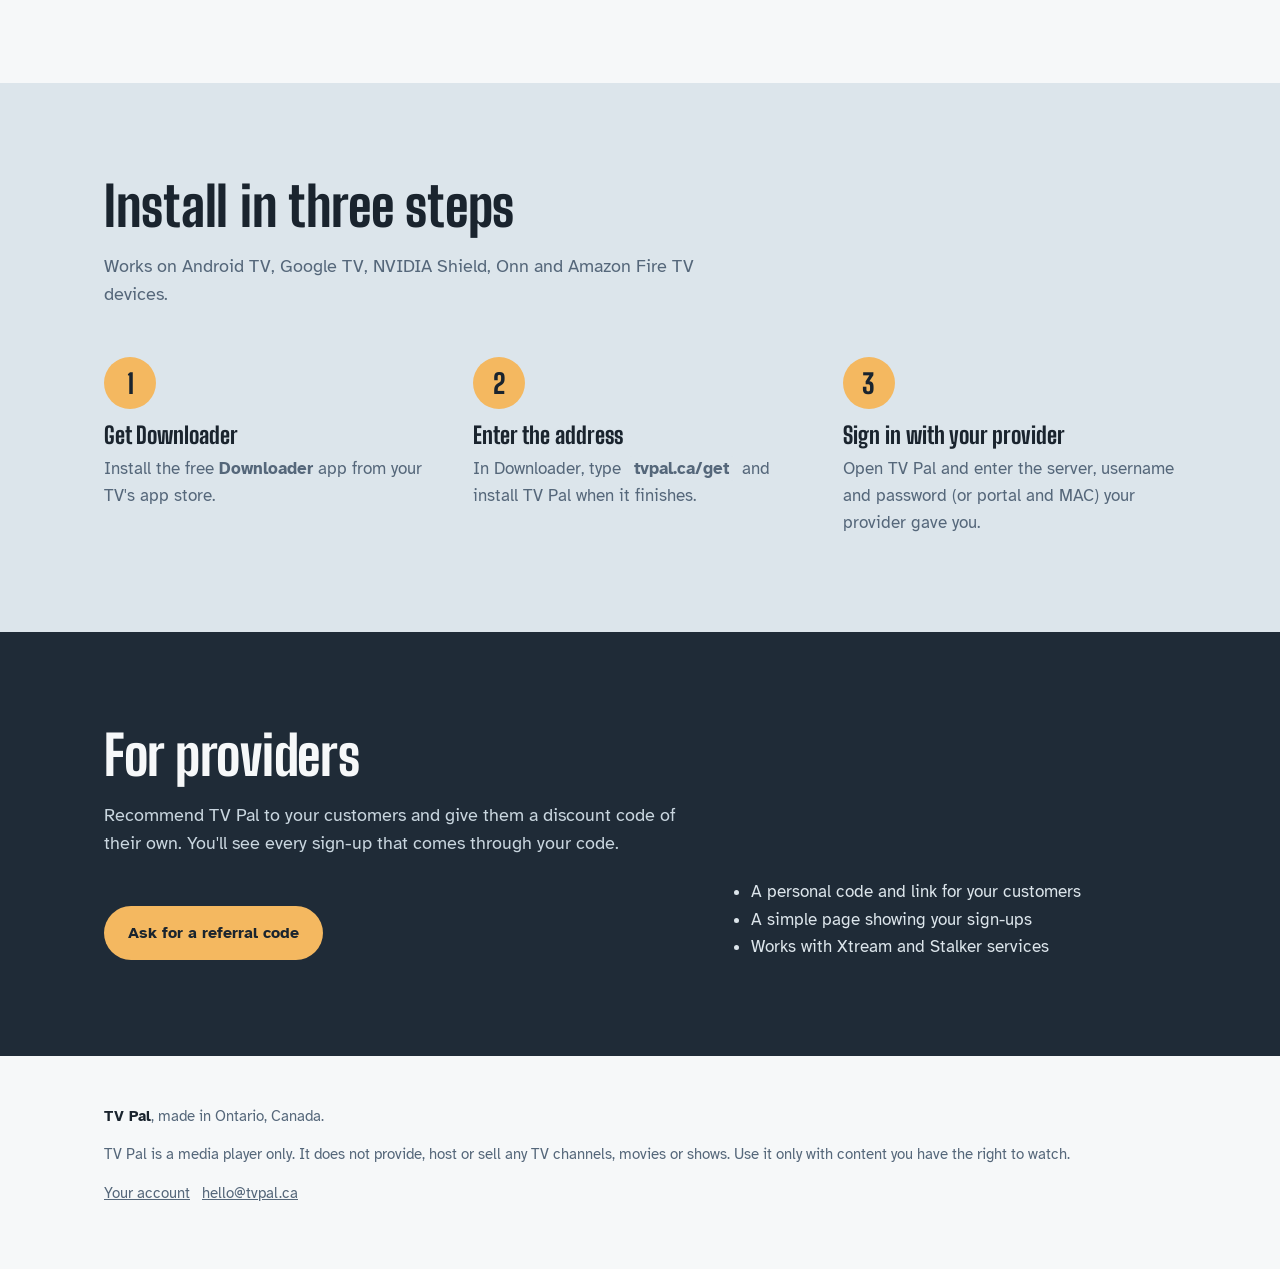
==== commit a1cd1215: "Website: real screenshot in the hero TV Co-Authored-By: Claude Opus 5.5 <noreply@anthropic.com> Clau" ====
--- a/website/public/index.html
+++ b/website/public/index.html
@@ -56,6 +56,7 @@
   .stage{position:relative;z-index:2;margin:64px auto 0;max-width:900px}
   .tv{position:relative;aspect-ratio:16/9;border-radius:14px;background:#0F1720;border:10px solid #0B1117;
       box-shadow:0 40px 80px -30px rgba(10,20,30,.7);overflow:hidden;display:grid;grid-template-columns:7% 1fr}
+  .tv img{grid-column:1/-1;width:100%;height:100%;object-fit:cover;display:block}
   .tv .rail{background:#141D27;display:flex;flex-direction:column;align-items:center;gap:9%;padding-top:14%}
   .tv .rail i{display:block;width:34%;aspect-ratio:1;border-radius:3px;background:#3B4B5C}
   .tv .rail i.on{background:var(--ember)}
@@ -149,40 +150,8 @@
         <a class="btn btn-line" href="#pricing">See pricing</a>
       </div>
     </div>
-    <div class="stage" aria-hidden="true">
-      <div class="tv">
-        <div class="rail"><i></i><i></i><i class="on"></i><i></i><i></i><i></i></div>
-        <div class="screen">
-          <div>
-            <div class="title">Saturday night pick</div>
-            <div class="meta"><b>IMDb 7.8</b><b>TMDB 7.6</b></div>
-          </div>
-          <div class="row">
-            <h4>New this week</h4>
-            <div class="posters">
-              <span style="background:linear-gradient(160deg,#E5584B,#6B1F2A)"></span>
-              <span style="background:linear-gradient(160deg,#5EC8E5,#1D4A6B)"></span>
-              <span style="background:linear-gradient(160deg,#F4B860,#8A4B1F)"></span>
-              <span style="background:linear-gradient(160deg,#9B8AE0,#2E2463)"></span>
-              <span style="background:linear-gradient(160deg,#7FD1A6,#1E5A44)"></span>
-              <span style="background:linear-gradient(160deg,#E9E2D0,#7A6E58)"></span>
-              <span style="background:linear-gradient(160deg,#F28AB3,#5E1F3E)"></span>
-            </div>
-          </div>
-          <div class="row">
-            <h4>Continue watching</h4>
-            <div class="posters">
-              <span style="background:linear-gradient(160deg,#3D5A73,#16222D);outline:none"></span>
-              <span style="background:linear-gradient(160deg,#C2604A,#3B1C17)"></span>
-              <span style="background:linear-gradient(160deg,#F2D16B,#6B5A12)"></span>
-              <span style="background:linear-gradient(160deg,#6FA3C7,#22384B)"></span>
-              <span style="background:linear-gradient(160deg,#B9C4CC,#4A5864)"></span>
-              <span style="background:linear-gradient(160deg,#E07B39,#5A2A0E)"></span>
-              <span style="background:linear-gradient(160deg,#8CC084,#2D4A29)"></span>
-            </div>
-          </div>
-        </div>
-      </div>
+    <div class="stage">
+      <div class="tv"><img src="/shots/home.jpg" alt="TV Pal on a TV: the Movies screen with Scream 7 in the banner and a row of recently added films" width="1600" height="900"></div>
     </div>
   </div>
   <svg class="ridge" viewBox="0 0 1440 220" preserveAspectRatio="none" aria-hidden="true">
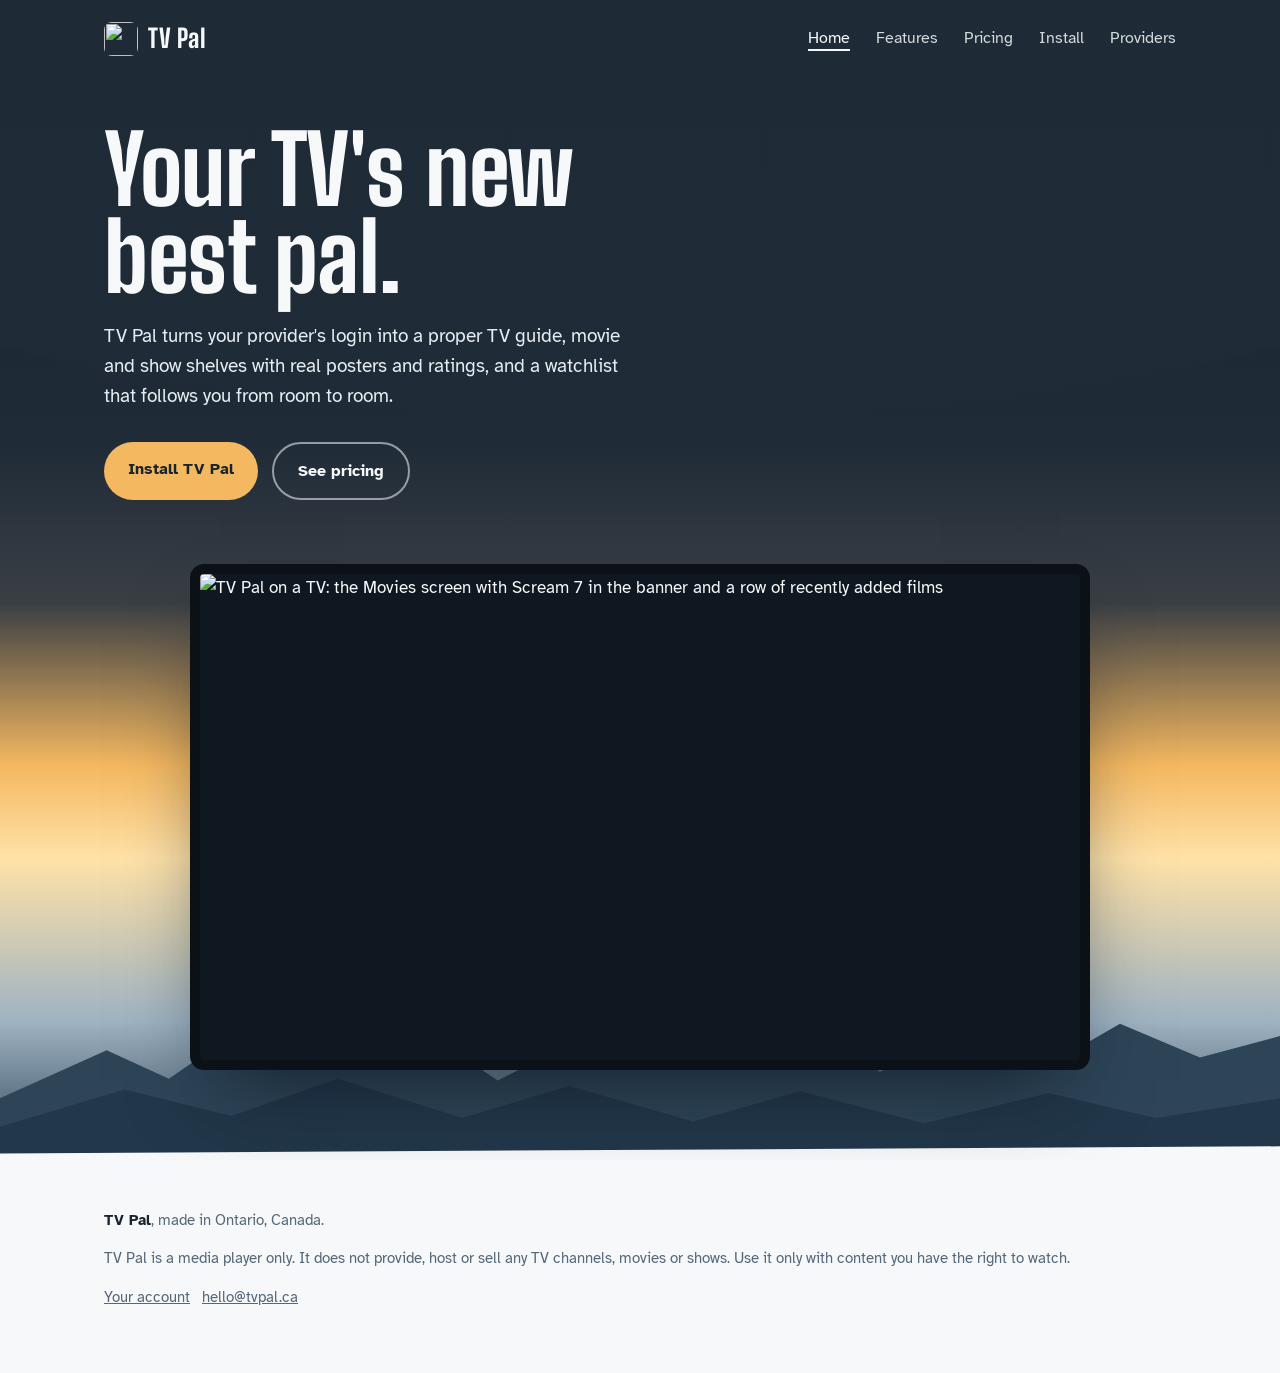
==== commit 491d9d6a: "Website: separate short pages with a menu bar (Home, Features, Pricing, Install, Providers) Co-Autho" ====
--- a/website/public/index.html
+++ b/website/public/index.html
@@ -72,6 +72,15 @@
   .tv .posters span:first-child{outline:2px solid var(--ember);outline-offset:1px}
   .ridge{position:absolute;left:0;right:0;bottom:-1px;z-index:1;width:100%;height:auto;display:block}
   .hero-foot{position:relative;z-index:2;height:90px}
+  .slim{background:linear-gradient(180deg,#18222C 0%,var(--cloud) 70%,#2E4558 100%)}
+  .slim::before{display:none}
+  .slim .ridge{opacity:.9}
+  .slim .hero-foot{height:36px}
+  nav ul li{white-space:nowrap}
+  .slim .hero{padding:24px 0 8px}
+  .slim .hero h1{font-size:clamp(2.6rem,6vw,4.4rem);max-width:none}
+  nav ul a[aria-current]{opacity:1;text-decoration:underline;text-underline-offset:6px;text-decoration-thickness:2px}
+  main section:first-child{padding-top:56px}
 
   /* ---------- sections ---------- */
   section{padding:96px 0}
@@ -122,7 +131,8 @@
   footer strong{color:var(--ink)}
 
   @media (max-width:820px){
-    nav ul{display:none}
+    nav{flex-wrap:wrap;row-gap:14px}
+    nav ul{width:100%;gap:16px;overflow-x:auto;font-size:.95rem;padding-bottom:4px}
     .features,.prices,.steps,.providers .split{grid-template-columns:1fr}
     section{padding:72px 0}
     th,td{padding:12px 12px}
@@ -136,18 +146,19 @@
     <nav aria-label="Main">
       <a class="brand" href="/"><img src="/icon.png" alt="">TV Pal</a>
       <ul>
-        <li><a href="#features">Features</a></li>
-        <li><a href="#pricing">Pricing</a></li>
-        <li><a href="#install">Install</a></li>
-        <li><a href="#providers">For providers</a></li>
+        <li><a href="/" aria-current="page">Home</a></li>
+        <li><a href="/features">Features</a></li>
+        <li><a href="/pricing">Pricing</a></li>
+        <li><a href="/install">Install</a></li>
+        <li><a href="/providers">Providers</a></li>
       </ul>
     </nav>
     <div class="hero">
       <h1>Your TV's new best pal.</h1>
       <p>TV Pal turns your provider's login into a proper TV guide, movie and show shelves with real posters and ratings, and a watchlist that follows you from room to room.</p>
       <div class="ctas">
-        <a class="btn btn-warm" href="#install">Install TV Pal</a>
-        <a class="btn btn-line" href="#pricing">See pricing</a>
+        <a class="btn btn-warm" href="/install">Install TV Pal</a>
+        <a class="btn btn-line" href="/pricing">See pricing</a>
       </div>
     </div>
     <div class="stage">
@@ -161,106 +172,6 @@
   </svg>
   <div class="hero-foot"></div>
 </header>
-
-<main>
-  <section id="features">
-    <div class="wrap">
-      <h2>Everything in one place</h2>
-      <p class="lede">Bring the login your IPTV provider gave you. TV Pal does the rest on your Android TV, NVIDIA Shield, Fire TV Stick or Google TV device.</p>
-      <div class="features">
-        <div class="feature">
-          <h3>Live TV with a real guide</h3>
-          <p>Channel groups, favourites and a full programme guide. Missed something? Jump back with catch-up on channels that support it.</p>
-        </div>
-        <div class="feature">
-          <h3>Movies and shows that look the part</h3>
-          <p>Posters, IMDb and TMDB ratings, cast pages, trivia and "more like this", even when your provider's own listings are bare.</p>
-        </div>
-        <div class="feature">
-          <h3>Your list follows you</h3>
-          <p>My List, favourite channels and where you're up to in every show stay the same on every TV in the house. Kids can keep their own.</p>
-        </div>
-        <div class="feature">
-          <h3>Pick up where you left off</h3>
-          <p>Continue watching, the next episode plays on its own, and a long press marks a whole season as watched.</p>
-        </div>
-        <div class="feature">
-          <h3>Works with your provider</h3>
-          <p>Xtream Codes logins and Stalker (MAC address) portals, so it works with most providers out of the box.</p>
-        </div>
-        <div class="feature">
-          <h3>Keeps playing</h3>
-          <p>When a stream hiccups, TV Pal quietly reconnects and carries on, instead of stopping with an error.</p>
-        </div>
-      </div>
-    </div>
-  </section>
-
-  <section class="compare">
-    <div class="wrap">
-      <h2>Coming from TiVimate?</h2>
-      <p class="lede">You'll feel at home on live TV. Movies and shows are where TV Pal pulls ahead.</p>
-      <div class="features">
-        <div class="feature"><h3>What stays the same</h3><p>Channel groups, favourites, a full guide and catch-up, all driven by the remote the way you're used to. Your Xtream or MAC login works as it is.</p></div>
-        <div class="feature"><h3>What's new</h3><p>Movie and show pages with ratings, cast and trivia; a list that syncs between TVs; the next episode starting by itself; and a long press to mark a season watched.</p></div>
-      </div>
-    </div>
-  </section>
-
-  <section id="pricing">
-    <div class="wrap">
-      <h2>Simple pricing</h2>
-      <p class="lede">One account covers up to five TVs in your home.</p>
-      <div class="prices">
-        <div class="price">
-          <h3>Monthly</h3>
-          <div class="amount"><span data-price="monthly">$2</span> <small>CAD a month</small></div>
-          <ul><li>All features</li><li>Up to 5 TVs</li><li>Cancel any time</li></ul>
-          <button class="btn" data-buy="monthly">Get monthly</button>
-        </div>
-        <div class="price best">
-          <span class="tag">Best value</span>
-          <h3>Lifetime</h3>
-          <div class="amount"><span data-price="lifetime">$40</span> <small>CAD once</small></div>
-          <ul><li>All features, for good</li><li>Up to 5 TVs</li><li>Every future update</li></ul>
-          <button class="btn btn-warm" data-buy="lifetime">Get lifetime</button>
-        </div>
-      </div>
-      <p class="note" id="buy-msg" role="status"></p>
-      <p class="note">Plus HST where it applies. Already bought? <a href="/account.html">Manage your account</a>.</p>
-      <p class="note">TV Pal is a player. It doesn't include any channels, movies or shows: you'll need your own subscription from an IPTV provider.</p>
-    </div>
-  </section>
-
-  <section id="install" class="compare">
-    <div class="wrap">
-      <h2>Install in three steps</h2>
-      <p class="lede">Works on Android TV, Google TV, NVIDIA Shield, Onn and Amazon Fire TV devices.</p>
-      <ol class="steps">
-        <li><h3>Get Downloader</h3><p>Install the free <strong>Downloader</strong> app from your TV's app store.</p></li>
-        <li><h3>Enter the address</h3><p>In Downloader, type <code>tvpal.ca/get</code> and install TV Pal when it finishes.</p></li>
-        <li><h3>Sign in with your provider</h3><p>Open TV Pal and enter the server, username and password (or portal and MAC) your provider gave you.</p></li>
-      </ol>
-    </div>
-  </section>
-
-  <section id="providers" class="providers">
-    <div class="wrap split-wrap">
-      <div class="split">
-        <div>
-          <h2>For providers</h2>
-          <p class="lede">Recommend TV Pal to your customers and give them a discount code of their own. You'll see every sign-up that comes through your code.</p>
-          <a class="btn btn-warm" href="mailto:hello@tvpal.ca?subject=Provider%20referral%20code">Ask for a referral code</a>
-        </div>
-        <ul>
-          <li>A personal code and link for your customers</li>
-          <li>A simple page showing your sign-ups</li>
-          <li>Works with Xtream and Stalker services</li>
-        </ul>
-      </div>
-    </div>
-  </section>
-</main>
 
 <footer>
   <div class="wrap">
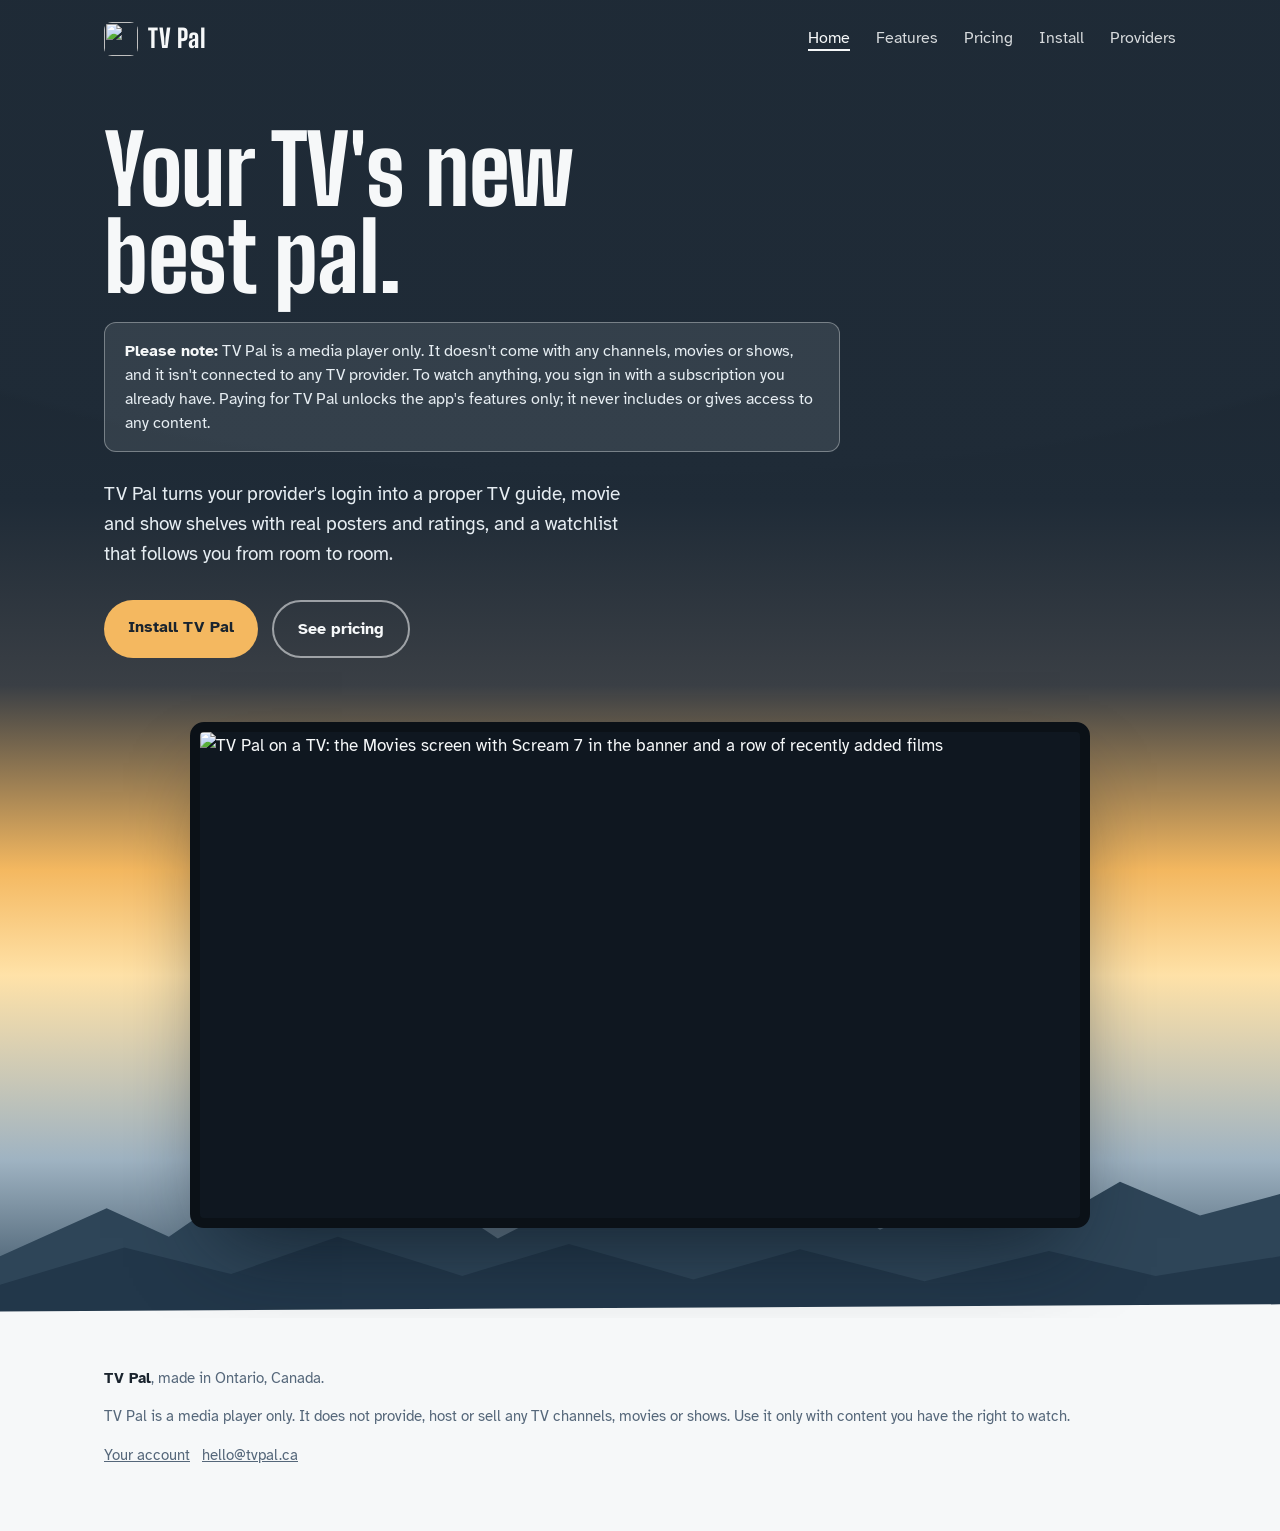
==== commit ba4881da: "Website: player-only notice at the top of every page Co-Authored-By: Claude Opus 5.5 <noreply@anthro" ====
--- a/website/public/index.html
+++ b/website/public/index.html
@@ -72,6 +72,11 @@
   .tv .posters span:first-child{outline:2px solid var(--ember);outline-offset:1px}
   .ridge{position:absolute;left:0;right:0;bottom:-1px;z-index:1;width:100%;height:auto;display:block}
   .hero-foot{position:relative;z-index:2;height:90px}
+  .notice{position:relative;z-index:2;max-width:46rem;margin:0 0 28px;padding:16px 20px;border-radius:12px;background:rgba(246,248,249,.1);border:1px solid rgba(246,248,249,.35);color:#E6EDF2;font-size:1rem;line-height:1.5}
+  .notice strong{color:var(--snow)}
+  .hero .notice{margin-top:22px}
+  main .notice{background:#EEF2F5;border-color:#C9D4DC;color:var(--ink)}
+  main .notice strong{color:var(--ink)}
   .slim{background:linear-gradient(180deg,#18222C 0%,var(--cloud) 70%,#2E4558 100%)}
   .slim::before{display:none}
   .slim .ridge{opacity:.9}
@@ -155,6 +160,7 @@
     </nav>
     <div class="hero">
       <h1>Your TV's new best pal.</h1>
+      <div class="notice" role="note"><strong>Please note:</strong> TV Pal is a media player only. It doesn't come with any channels, movies or shows, and it isn't connected to any TV provider. To watch anything, you sign in with a subscription you already have. Paying for TV Pal unlocks the app's features only; it never includes or gives access to any content.</div>
       <p>TV Pal turns your provider's login into a proper TV guide, movie and show shelves with real posters and ratings, and a watchlist that follows you from room to room.</p>
       <div class="ctas">
         <a class="btn btn-warm" href="/install">Install TV Pal</a>
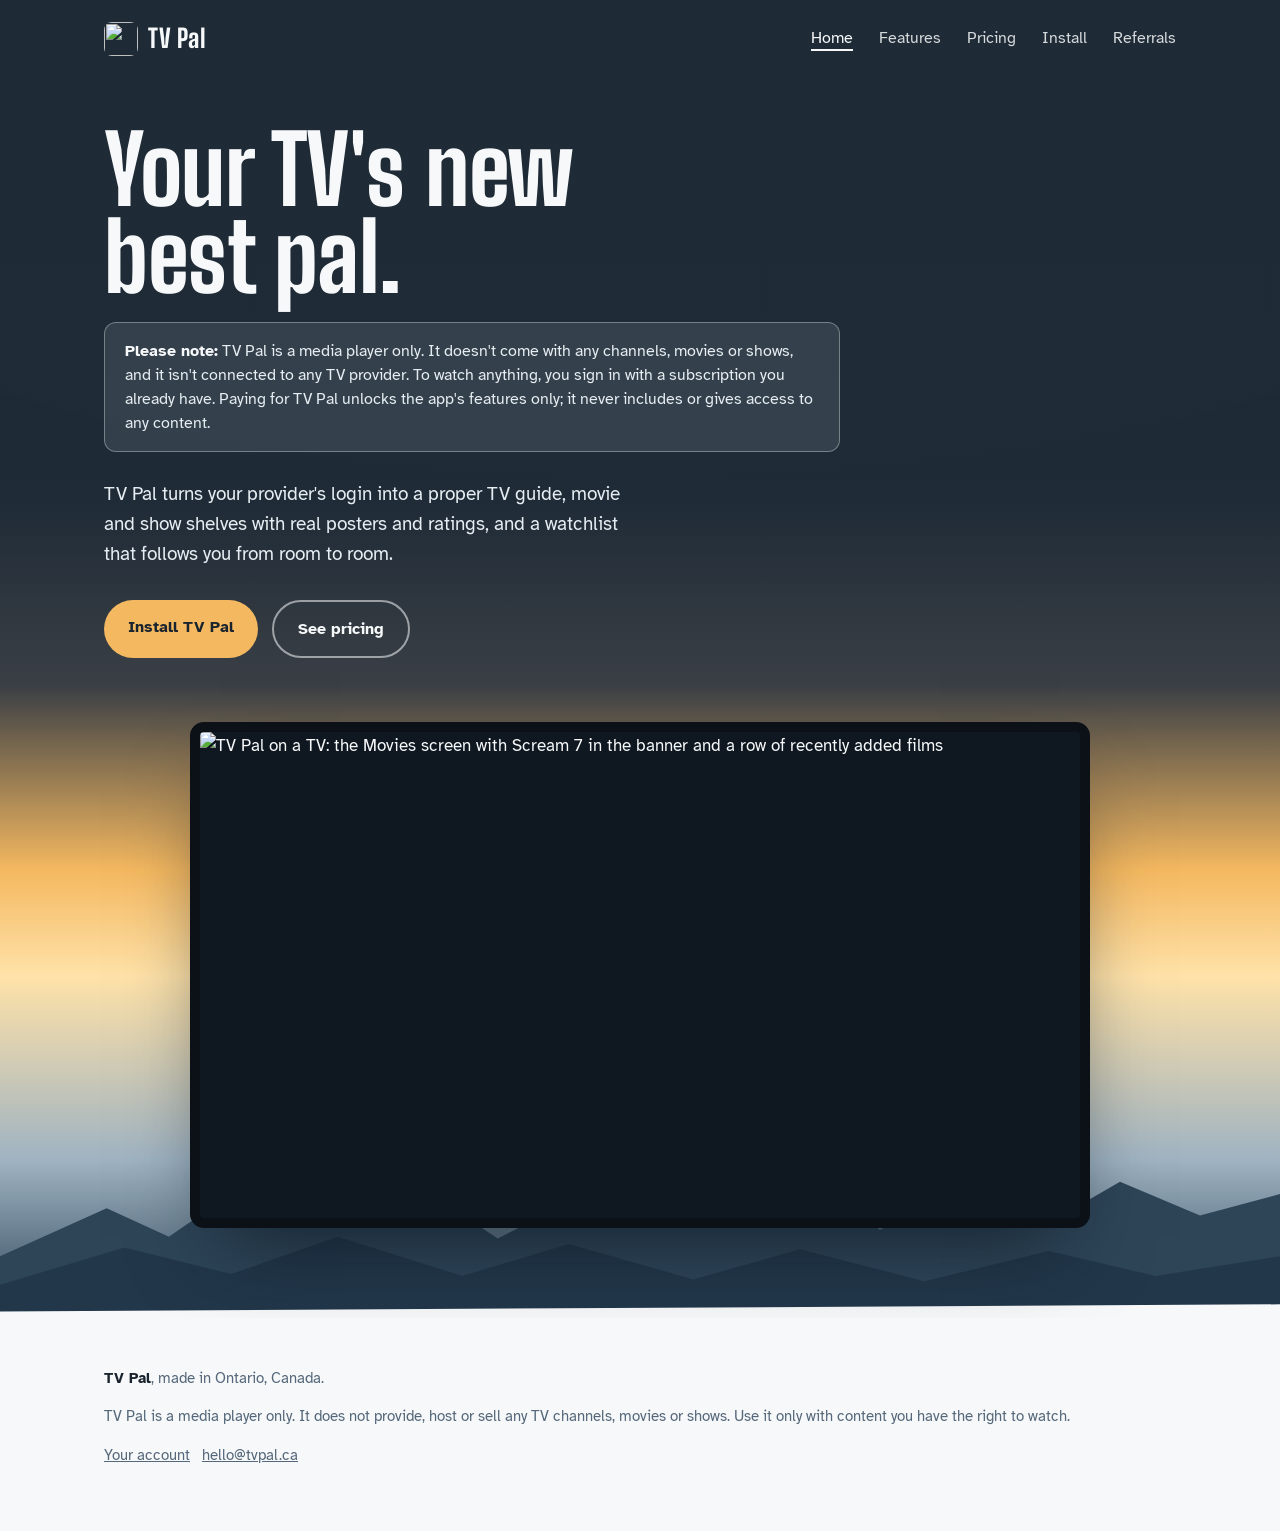
==== commit 001cb9af: "Website: Providers page becomes Referral program Co-Authored-By: Claude Opus 5.5 <noreply@anthropic." ====
--- a/website/public/index.html
+++ b/website/public/index.html
@@ -155,7 +155,7 @@
         <li><a href="/features">Features</a></li>
         <li><a href="/pricing">Pricing</a></li>
         <li><a href="/install">Install</a></li>
-        <li><a href="/providers">Providers</a></li>
+        <li><a href="/referrals">Referrals</a></li>
       </ul>
     </nav>
     <div class="hero">
